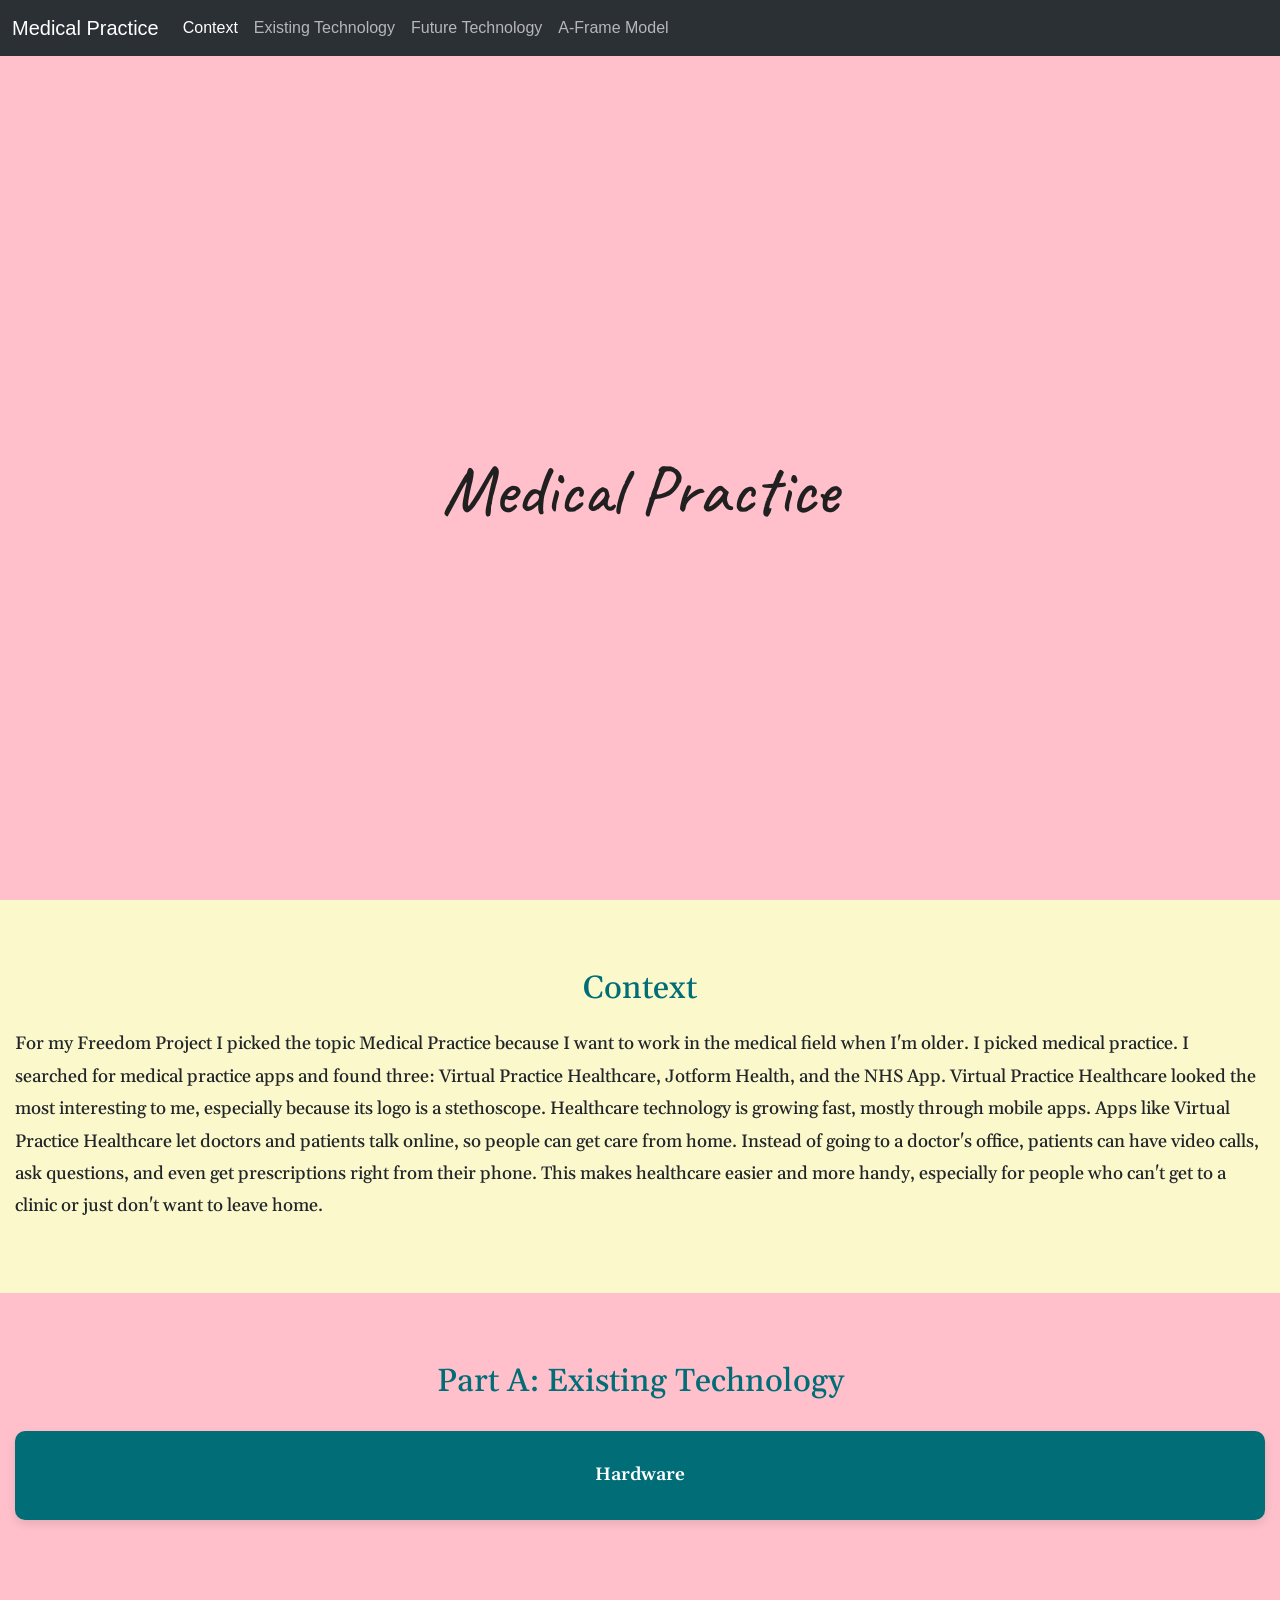
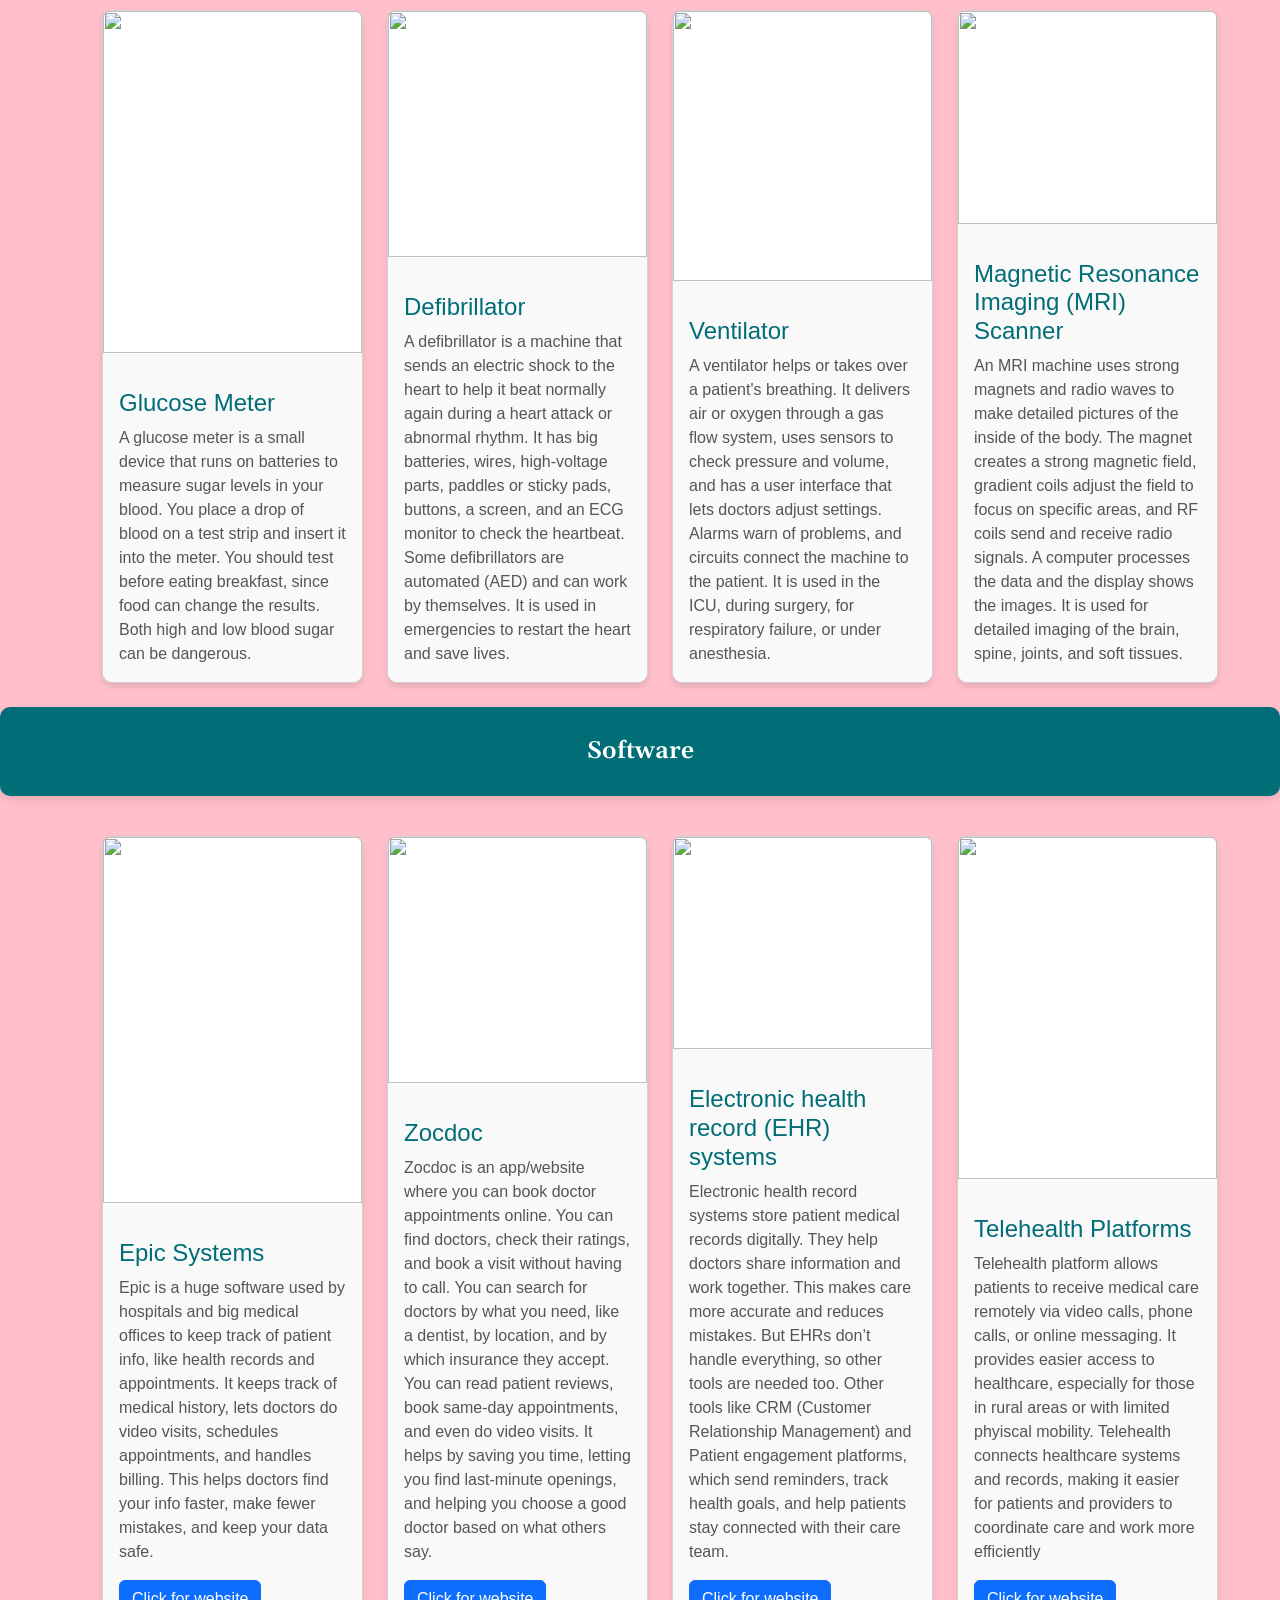
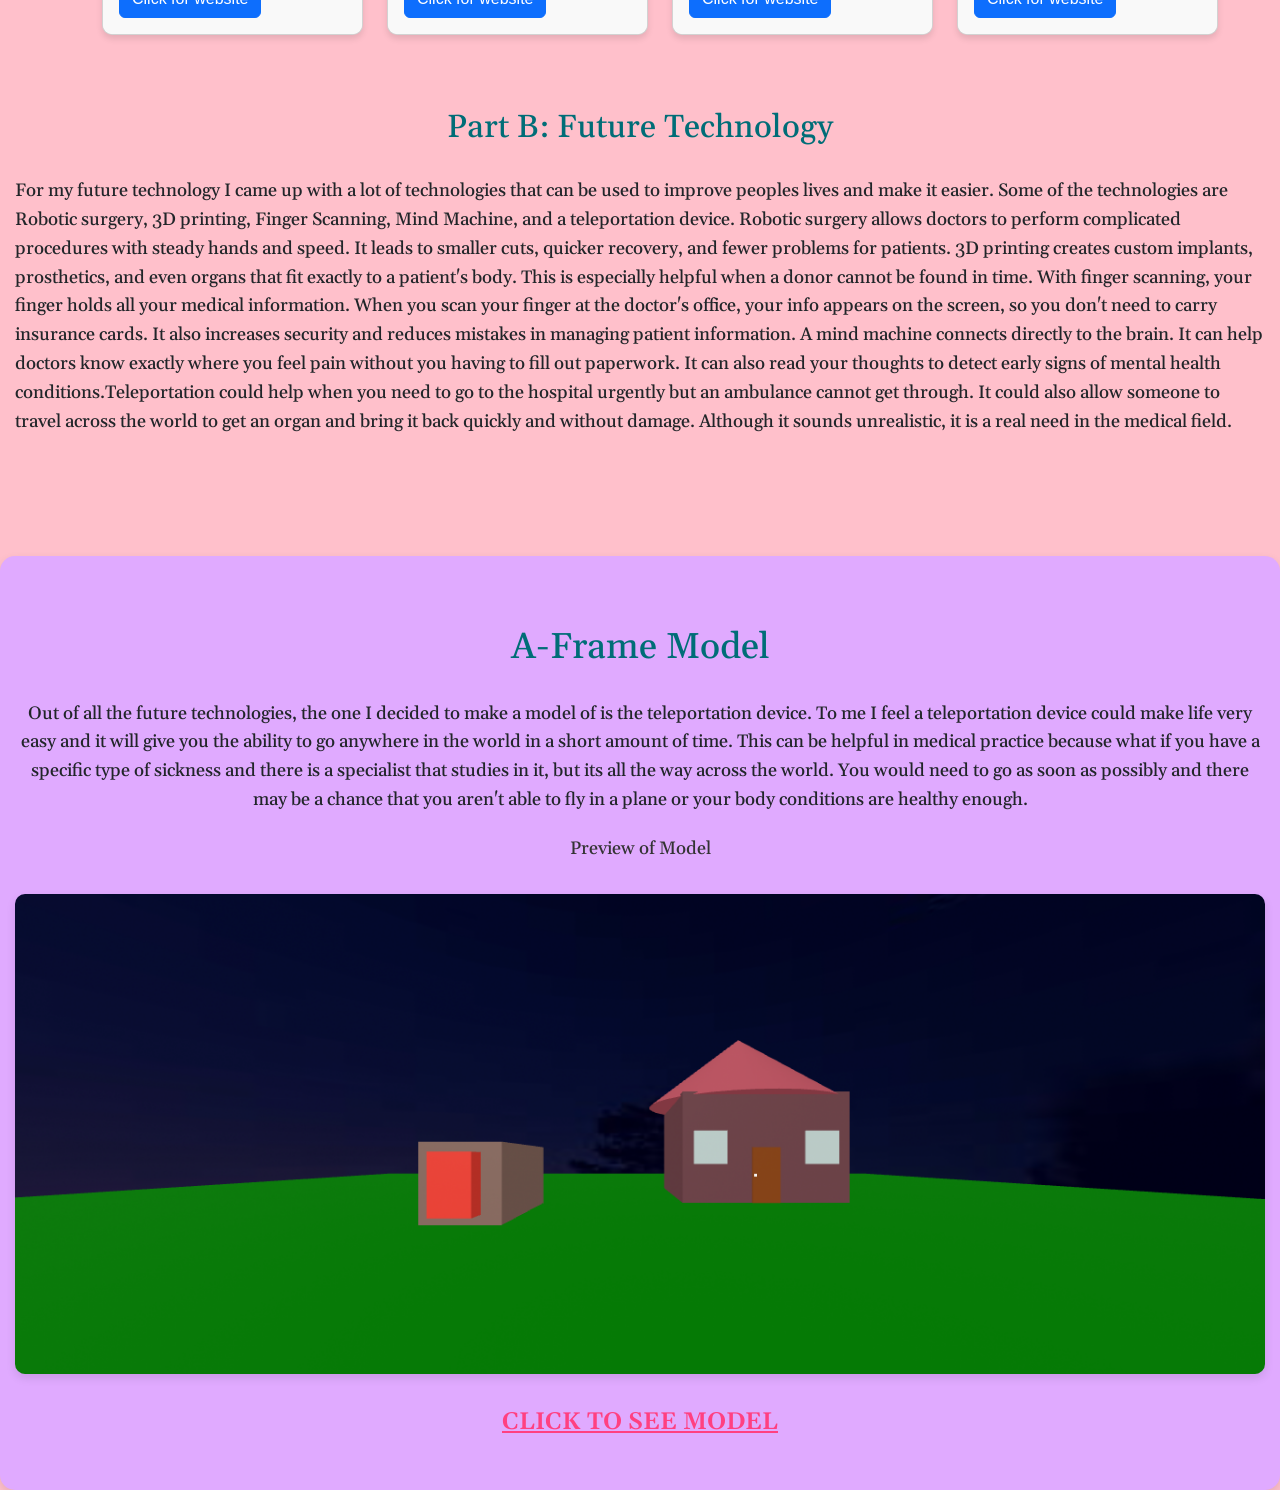
==== index.html @ 6113643c "btn" ====
<!DOCTYPE html>
<html>
    <head>
        <!-- Required meta tags -->
        <meta charset="utf-8">
        <meta name="viewport" content="width=device-width, initial-scale=1">
        <script src="https://aframe.io/releases/1.7.1/aframe.min.js"></script>
        <link rel="preconnect" href="https://fonts.googleapis.com">
        <link rel="preconnect" href="https://fonts.gstatic.com" crossorigin>
        <link href="https://fonts.googleapis.com/css2?family=Caveat:wght@400..700&family=Gelasio:ital,wght@0,400..700;1,400..700&display=swap" rel="stylesheet">
        <link href="https://cdn.jsdelivr.net/npm/bootstrap@5.3.0-alpha1/dist/css/bootstrap.min.css" rel="stylesheet" />
        <link href="style.css" rel="stylesheet" type="text/css" />
        <style>
            /* CSS */

        </style>

        <title>Title</title>
    </head>
    <body>
        <!-- HTML -->
        <nav class="navbar bg-dark border-bottom border-body" data-bs-theme="dark">
            <nav class="navbar navbar-expand-lg bg-body-tertiary">
                <div class="container-fluid">
                    <a class="navbar-brand" href="#home">Medical Practice</a>
                    <button class="navbar-toggler" type="button" data-bs-toggle="collapse" data-bs-target="#navbarNavAltMarkup" aria-controls="navbarNavAltMarkup" aria-expanded="false" aria-label="Toggle navigation">
                    <span class="navbar-toggler-icon"></span>
                    </button>
                    <div class="collapse navbar-collapse" id="navbarNavAltMarkup">
                        <div class="navbar-nav">
                            <a class="nav-link active" aria-current="page" href="#context">Context</a>
                            <a class="nav-link" href="#part-a">Existing Technology</a>
                            <a class="nav-link" href="#part-b">Future Technology</a>
                            <a class="nav-link" href="#aframe-model">A-Frame Model</a>
                        </div>
                    </div>
                </div>
            </nav>
        </nav>

        <div id="home">
            <div class="med">
                <h1 class="main-title">Medical Practice</h1>
            </div>
        </div>

        <div id="context">
            <div class="cont">
                <h3>Context</h3>
                <h4>For my Freedom Project I picked the topic Medical Practice because I want to work in the medical field when I'm older. I picked medical practice. I searched for medical practice apps and found three: Virtual Practice Healthcare, Jotform Health, and the NHS App. Virtual Practice Healthcare looked the most interesting to me, especially because its logo is a stethoscope. Healthcare technology is growing fast, mostly through mobile apps. Apps like Virtual Practice Healthcare let doctors and patients talk online, so people can get care from home. Instead of going to a doctor's office, patients can have video calls, ask questions, and even get prescriptions right from their phone. This makes healthcare easier and more handy, especially for people who can't get to a clinic or just don't want to leave home. </h4>
            </div>
        </div>

        <div id="part-a">
            <h3>Part A: Existing Technology</h3>
            <div class="ware">
                <h4>Hardware</h4>
            </div>
        </div>

        <div class="container">
            <div class="row">
                <!-- Card 1 -->
                <div class="col-lg-3 col-md-6 col-sm-12 mb-4">
                    <div class="card" style="width: 100%;">
                        <img src="https://i1.pickpik.com/photos/827/481/162/diabetes-glucose-meter-glucose-meter-preview.jpg" class="card-img-top" width="300" height="200">
                        <div class="card-body">
                            <h5 class="card-title">Glucose Meter</h5>
                            <p class="card-text">A glucose meter is a small device that runs on batteries to measure sugar levels in your blood. You place a drop of blood on a test strip and insert it into the meter. You should test before eating breakfast, since food can change the results. Both high and low blood sugar can be dangerous. </p>
                        </div>
                    </div>
                </div>

                <!-- Card 2 -->
                <div class="col-lg-3 col-md-6 col-sm-12 mb-4">
                    <div class="card" style="width: 100%;">
                        <img src="https://encrypted-tbn0.gstatic.com/images?q=tbn:ANd9GcSj7HNxZSJanlWPucz9Oz47Jwb4kHg80PTHHA&s" class="card-img-top" width="300" height="200">
                        <div class="card-body">
                            <h5 class="card-title">Defibrillator</h5>
                            <p class="card-text">A defibrillator is a machine that sends an electric shock to the heart to help it beat normally again during a heart attack or abnormal rhythm. It has big batteries, wires, high-voltage parts, paddles or sticky pads, buttons, a screen, and an ECG monitor to check the heartbeat. Some defibrillators are automated (AED) and can work by themselves. It is used in emergencies to restart the heart and save lives.</p>
                        </div>
                    </div>
                </div>

                <!-- Card 3 -->
                <div class="col-lg-3 col-md-6 col-sm-12 mb-4">
                    <div class="card" style="width: 100%;">
                        <img src="https://upload.wikimedia.org/wikipedia/commons/3/31/Servo_I_Ventilator.jpg" class="card-img-top" width="300" height="200">
                        <div class="card-body">
                            <h5 class="card-title">Ventilator</h5>
                            <p class="card-text">A ventilator helps or takes over a patient's breathing. It delivers air or oxygen through a gas flow system, uses sensors to check pressure and volume, and has a user interface that lets doctors adjust settings. Alarms warn of problems, and circuits connect the machine to the patient. It is used in the ICU, during surgery, for respiratory failure, or under anesthesia. </p>
                        </div>
                    </div>
                </div>

                <!-- Card 4 -->
                <div class="col-lg-3 col-md-6 col-sm-12 mb-4">
                    <div class="card" style="width: 100%;">
                        <img src="https://upload.wikimedia.org/wikipedia/commons/e/ee/MRI-Philips.JPG" class="card-img-top" width="300" height="200">
                        <div class="card-body">
                            <h5 class="card-title">Magnetic Resonance Imaging (MRI) Scanner</h5>
                            <p class="card-text">An MRI machine uses strong magnets and radio waves to make detailed pictures of the inside of the body. The magnet creates a strong magnetic field, gradient coils adjust the field to focus on specific areas, and RF coils send and receive radio signals. A computer processes the data and the display shows the images. It is used for detailed imaging of the brain, spine, joints, and soft tissues.</p>
                        </div>
                    </div>
                </div>
            </div>
        </div>

        <div class="ware">
            <h4>Software</h4>
        </div>

        <div class="container">
            <div class="row">
                <div class="col-lg-3 col-md-6 col-sm-12 mb-4">
                    <div class="card" style="width: 100%;">
                        <img src="https://www.orientsoftware.com/Themes/Content/Images/blog/2024-07-24/epic-emr-system-thumbnail.jpg" class="card-img-top" width="300" height="200">
                        <div class="card-body">
                            <h5 class="card-title">Epic Systems</h5>
                            <p class="card-text">Epic is a huge software used by hospitals and big medical offices to keep track of patient info, like health records and appointments.  It keeps track of medical history, lets doctors do video visits, schedules appointments, and handles billing. This helps doctors find your info faster, make fewer mistakes, and keep your data safe.</p>
                            <a href="https://www.epic.com/" class="btn btn-primary">Click for website</a>
                        </div>
                    </div>
                </div>

                <div class="col-lg-3 col-md-6 col-sm-12 mb-4">
                    <div class="card" style="width: 100%;">
                        <img src="https://m.bbb.org/prod/ProfileImages/2022/c41271cd-fcca-4e6d-9015-26272af3a847.png" class="card-img-top" width="300" height="200">
                        <div class="card-body">
                            <h5 class="card-title">Zocdoc</h5>
                            <p class="card-text">Zocdoc is an app/website where you can book doctor appointments online. You can find doctors, check their ratings, and book a visit without having to call. You can search for doctors by what you need, like a dentist, by location, and by which insurance they accept. You can read patient reviews, book same-day appointments, and even do video visits. It helps by saving you time, letting you find last-minute openings, and helping you choose a good doctor based on what others say.</p>
                            <a href="https://www.zocdoc.com/" class="btn btn-primary">Click for website</a>
                        </div>
                    </div>
                </div>

                <div class="col-lg-3 col-md-6 col-sm-12 mb-4">
                    <div class="card" style="width: 100%;">
                        <img src="https://riveraxe.com/wp-content/uploads/2024/07/electronic-health-record-reviews-1200x676.png" class="card-img-top" width="300" height="200">
                        <div class="card-body">
                            <h5 class="card-title">Electronic health record (EHR) systems</h5>
                            <p class="card-text">Electronic health record systems store patient medical records digitally. They help doctors share information and work together. This makes care more accurate and reduces mistakes. But EHRs don’t handle everything, so other tools are needed too. Other tools like CRM (Customer Relationship Management) and Patient engagement platforms, which send reminders, track health goals, and help patients stay connected with their care team.</p>
                            <a href="https://www.salesforce.com/healthcare/providers/ehr-systems-guide/" class="btn btn-primary">Click for website</a>
                        </div>
                    </div>
                </div>

                <div class="col-lg-3 col-md-6 col-sm-12 mb-4">
                    <div class="card" style="width: 100%;">
                        <img src="https://mend.com/wp-content/uploads/2024/03/GettyImages-1319790153.jpg" class="card-img-top" width="300" height="200">
                        <div class="card-body">
                            <h5 class="card-title">Telehealth Platforms</h5>
                            <p class="card-text">Telehealth platform allows patients to receive medical care remotely via video calls, phone calls, or online messaging. It provides easier access to healthcare, especially for those in rural areas or with limited phyiscal mobility. Telehealth connects healthcare systems and records, making it easier for patients and providers to coordinate care and work more efficiently</p>
                            <a href="https://digitalscientists.com/blog/benefits-of-telehealth-providers-patients/" class="btn btn-primary">Click for website</a>
                        </div>
                    </div>
                </div>
            </div>
        </div>

        <div id="part-b">
            <h3>Part B: Future Technology</h3>
            <h4>For my future technology I came up with a lot of technologies that can be used to improve peoples lives and make it easier. Some of the technologies are Robotic surgery, 3D printing, Finger Scanning, Mind Machine, and a teleportation device. Robotic surgery allows doctors to perform complicated procedures with steady hands and speed. It leads to smaller cuts, quicker recovery, and fewer problems for patients. 3D printing creates custom implants, prosthetics, and even organs that fit exactly to a patient's body. This is especially helpful when a donor cannot be found in time. With finger scanning, your finger holds all your medical information. When you scan your finger at the doctor's office, your info appears on the screen, so you don't need to carry insurance cards. It also increases security and reduces mistakes in managing patient information. A mind machine connects directly to the brain. It can help doctors know exactly where you feel pain without you having to fill out paperwork. It can also read your thoughts to detect early signs of mental health conditions.Teleportation could help when you need to go to the hospital urgently but an ambulance cannot get through. It could also allow someone to travel across the world to get an organ and bring it back quickly and without damage. Although it sounds unrealistic, it is a real need in the medical field. </h4>
        </div>

        <div id="aframe-model">
            <div class= "aframe">
                <h3>A-Frame Model</h3>
            </div>
            <h4>Out of all the future technologies, the one I decided to make a model of is the teleportation device. To me I feel a teleportation device could make life very easy and it will give you the ability to go anywhere in the world in a short amount of time. This can be helpful in medical practice because what if you have a specific type of sickness and there is a specialist that studies in it, but its all the way across the world. You would need to go as soon as possibly and there may be a chance that you aren't able to fly in a plane or your body conditions are healthy enough. </h4>
            <div class= "frame">
                <h4>Preview of Model</h4>
            </div>
                <img src="prep/aframe.png" >
                <a href="teleportation.html">CLICK TO SEE MODEL</a>
        </div>


        <script src="https://cdn.jsdelivr.net/npm/bootstrap@5.3.0-alpha1/dist/js/bootstrap.bundle.min.js"></script>
        <!-- <script src="script.js"></script> -->
        <script>
            // JS



        </script>
    </body>
</html>
---- style.css ----
h1 {
    text-align: center;
    margin: 20px 0;
    font-weight: 500;
}

h2 {
    text-align: center;
    margin: 20px 0;
    font-weight: 500;
}

h3 {
    text-align: center;
    margin: 20px 0;
    font-weight: 500;
}

h4 {
    margin: 20px 0;
    font-weight: 500;
}

h5 {
    margin: 20px 0;
    font-weight: 500;
}

body {
    font-family: 'Arial', sans-serif;
    margin: 0;
    padding: 0;
    background-color: pink;
}

.med {
    background: url('https://c3mdc.com/wp-content/uploads/2020/12/medical-device-investment-1024x683.jpg') no-repeat center center/cover;
    height: 100vh;
    display: flex;
    flex-direction: column;
    justify-content: center;
    text-align: center;
    padding-top: 80px;
    color: #202020;
}

.main-title {
    font-size: 48px;
    margin: 0;
    font-family: "Caveat", cursive;
    font-size: 70px;
}

.navbar {
    position: fixed;
    top: 0;
    left: 0;
    width: 100%;
    z-index: 1000;
}

#context {
    padding: 50px 15px;
    background-color: #fbf8cc;
    font-family: "Gelasio", serif;
}

#context h3 {
    font-size: 32px;
    color: #006d77;
}

#context h4 {
    font-size: 18px;
    line-height: 1.8;
}

.card {
    border-radius: 10px;
    box-shadow: 0 4px 6px rgba(0, 0, 0, 0.1);
    transition: transform 0.3s ease, box-shadow 0.3s ease;
    flex-direction: column;
    height: 100%;
    flex: 1;
    margin: 20px;
}

.card:hover {
    transform: translateY(-10px);
    box-shadow: 0 8px 15px rgba(0, 0, 0, 0.2);
}


.card-img-top {
    width: 100%;
    height: 100%;
    object-fit: cover;

}

.card-body {
    background-color: #f9f9f9;
    border-bottom-left-radius: 10px;
    border-bottom-right-radius: 10px;
}

.card-title {
    font-size: 24px;
    color: #006d77;
}

.card-text {
    font-size: 16px;
    color: #555;
}

#part-a, #part-b {
    padding: 50px 15px;
    font-family: "Gelasio", serif;

}

#part-a h3, #part-b h3 {
    font-size: 32px;
    color: #006d77;
    margin-bottom: 30px;
}

#part-a h4, #part-b h4 {
   font-size: 18px;
   line-height: 1.6;
}


@media (max-width: 768px) {
    .card {
        margin: 10px 0;
    }
    .card-img-top {
        width: 100%;
    }
}

#aframe-model {
    background-color: #e0aaff;
    padding: 50px 15px;
    border-radius: 15px;
    margin-top: 50px;
    text-align: center;
    box-shadow: 0 4px 10px rgba(0, 0, 0, 0.1);
    font-family: "Gelasio", serif;
}

#aframe-model h3 {
    font-size: 36px;
    color: #006d77;
    margin-bottom: 30px;
}

.frame h4 {
    font-size: 20px;
    color: #333;
    line-height: 1.6;
    margin-bottom: 30px;
}

#aframe-model img {
    max-width: 100%;
    height: auto;
    border-radius: 10px;
    box-shadow: 0 4px 10px rgba(0, 0, 0, 0.1);
    margin-bottom: 30px;
}

#aframe-model a {
    color: #ff4081;
    font-size: 24px;
    font-weight: 600;
    padding: 10px 20px;
    border-radius: 5px;
}

#aframe-model a:hover {
    background-color: #ff4081;
    color: #fff;
}

#aframe-model h4 {
    font-size: 18px;
    line-height: 1.6;
}

.ware {
    background-color: #006d77;
    padding: 30px 15px;
    margin: 20px 0;
    border-radius: 10px;
    color: white;
    box-shadow: 0 4px 10px rgba(0, 0, 0, 0.1);
    text-align: center;
}

.ware h4 {
    font-size: 24px;
    font-weight: 600;
    color: white;
    margin: 0;
    font-family: "Gelasio", serif;
}

#btn {
    padding: 10px 20px;
    font-size: 18px;
    font-weight: bold;
    border-radius: 5px;
    background-color: green;
    color: white;
    text-align: center;


}

#btn:hover {
    background-color: #ff4081;
    color: white;
}
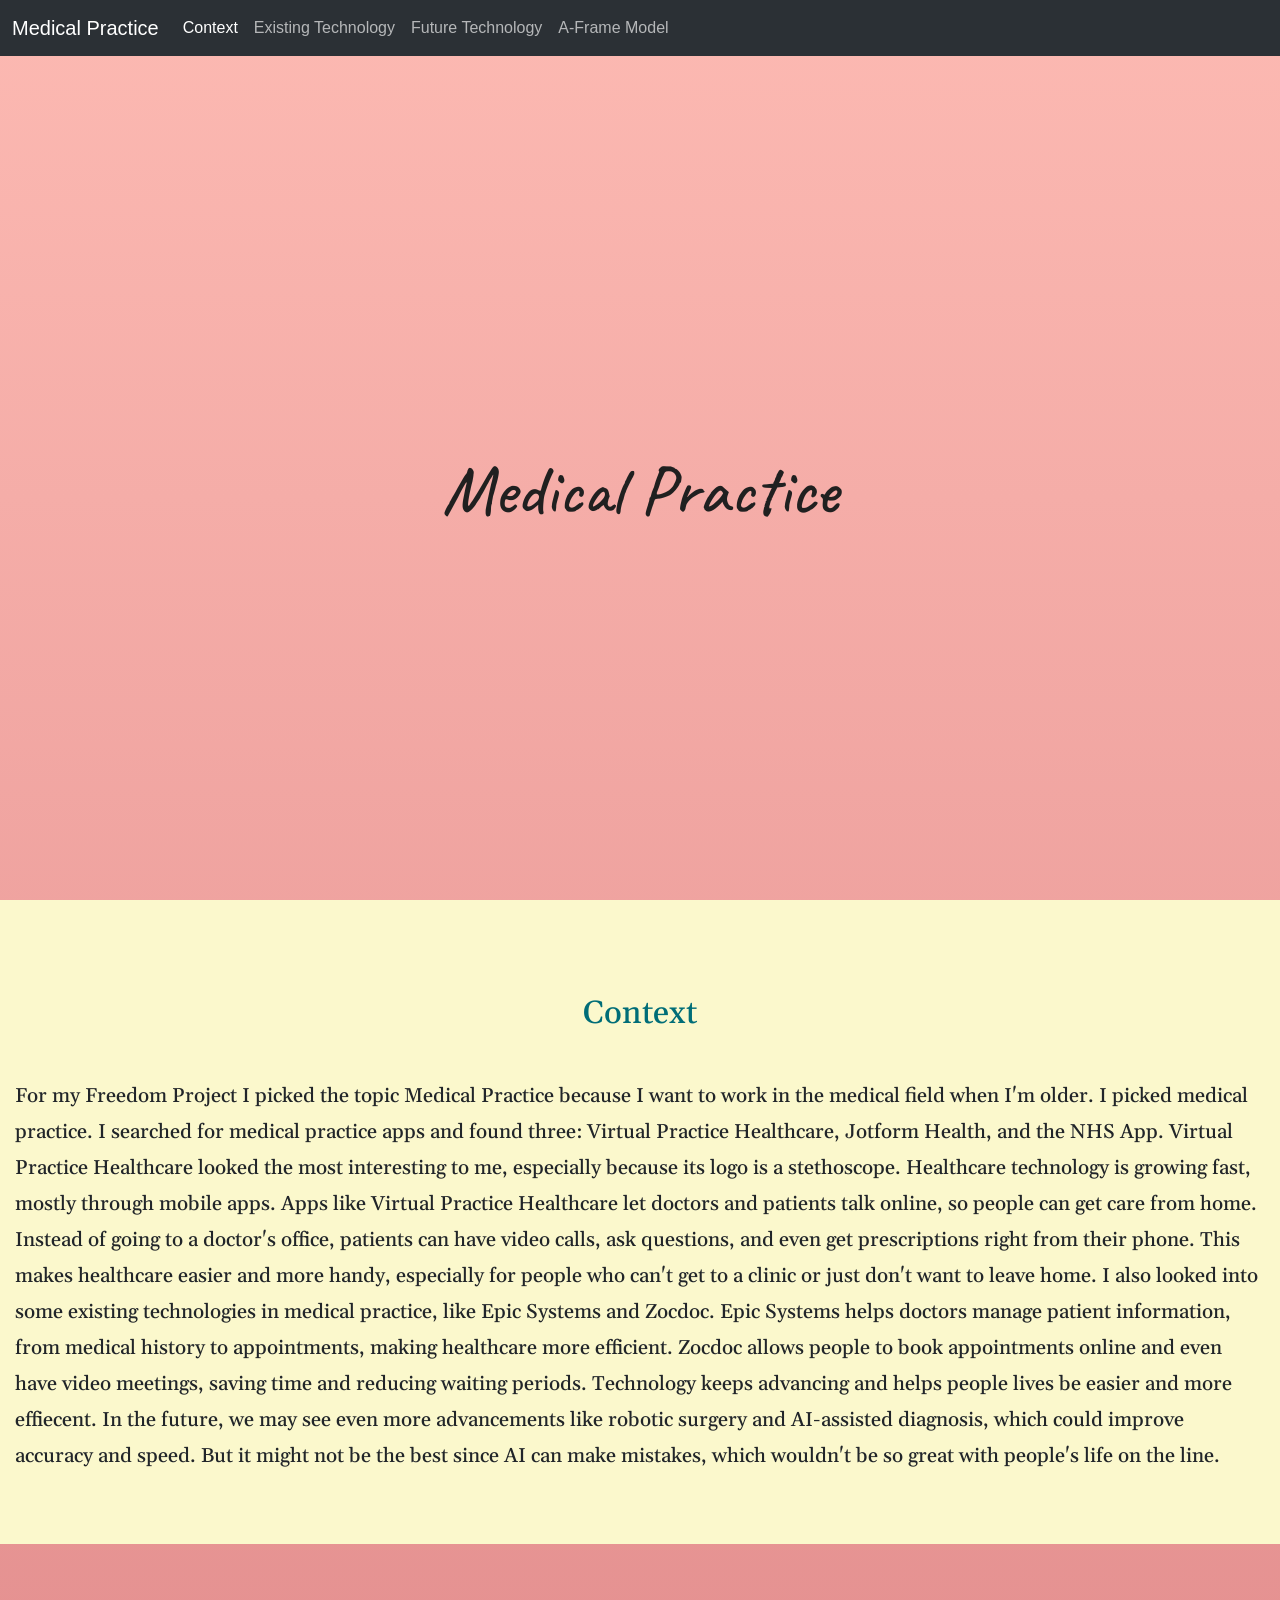
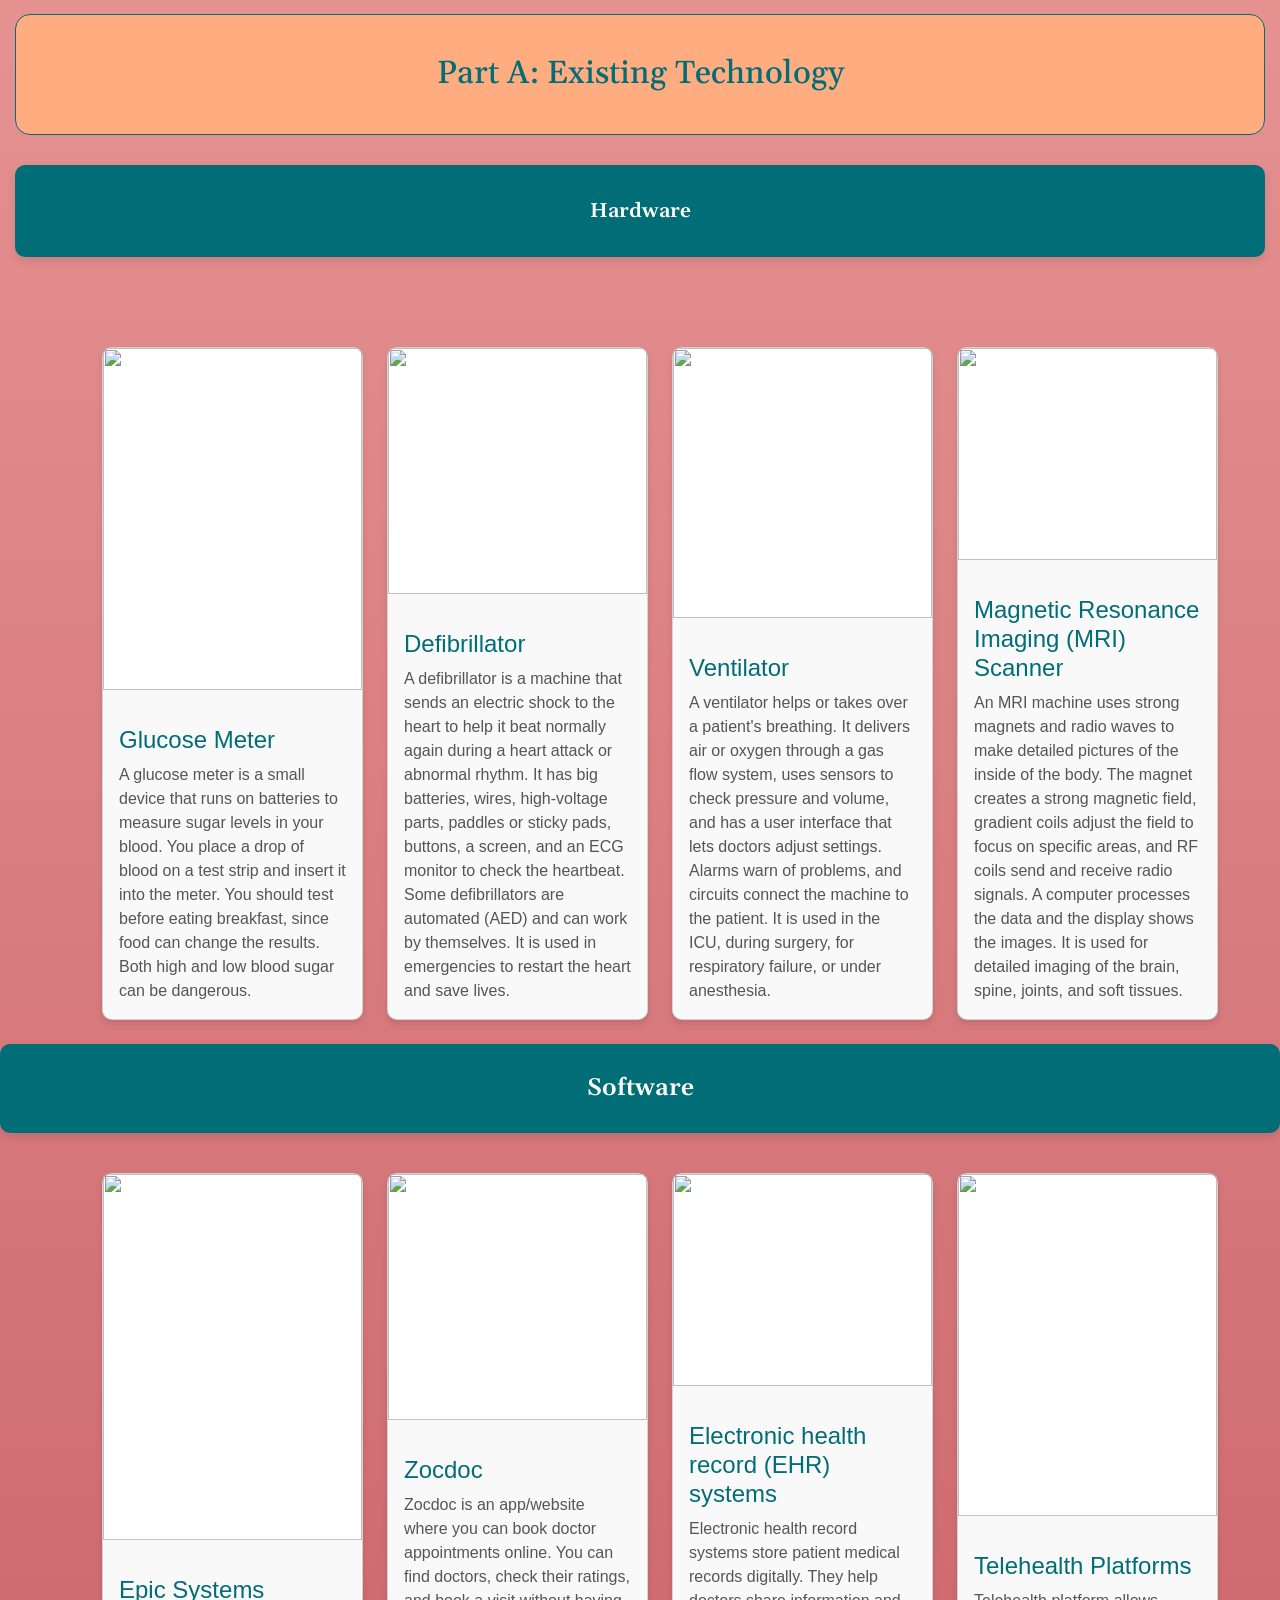
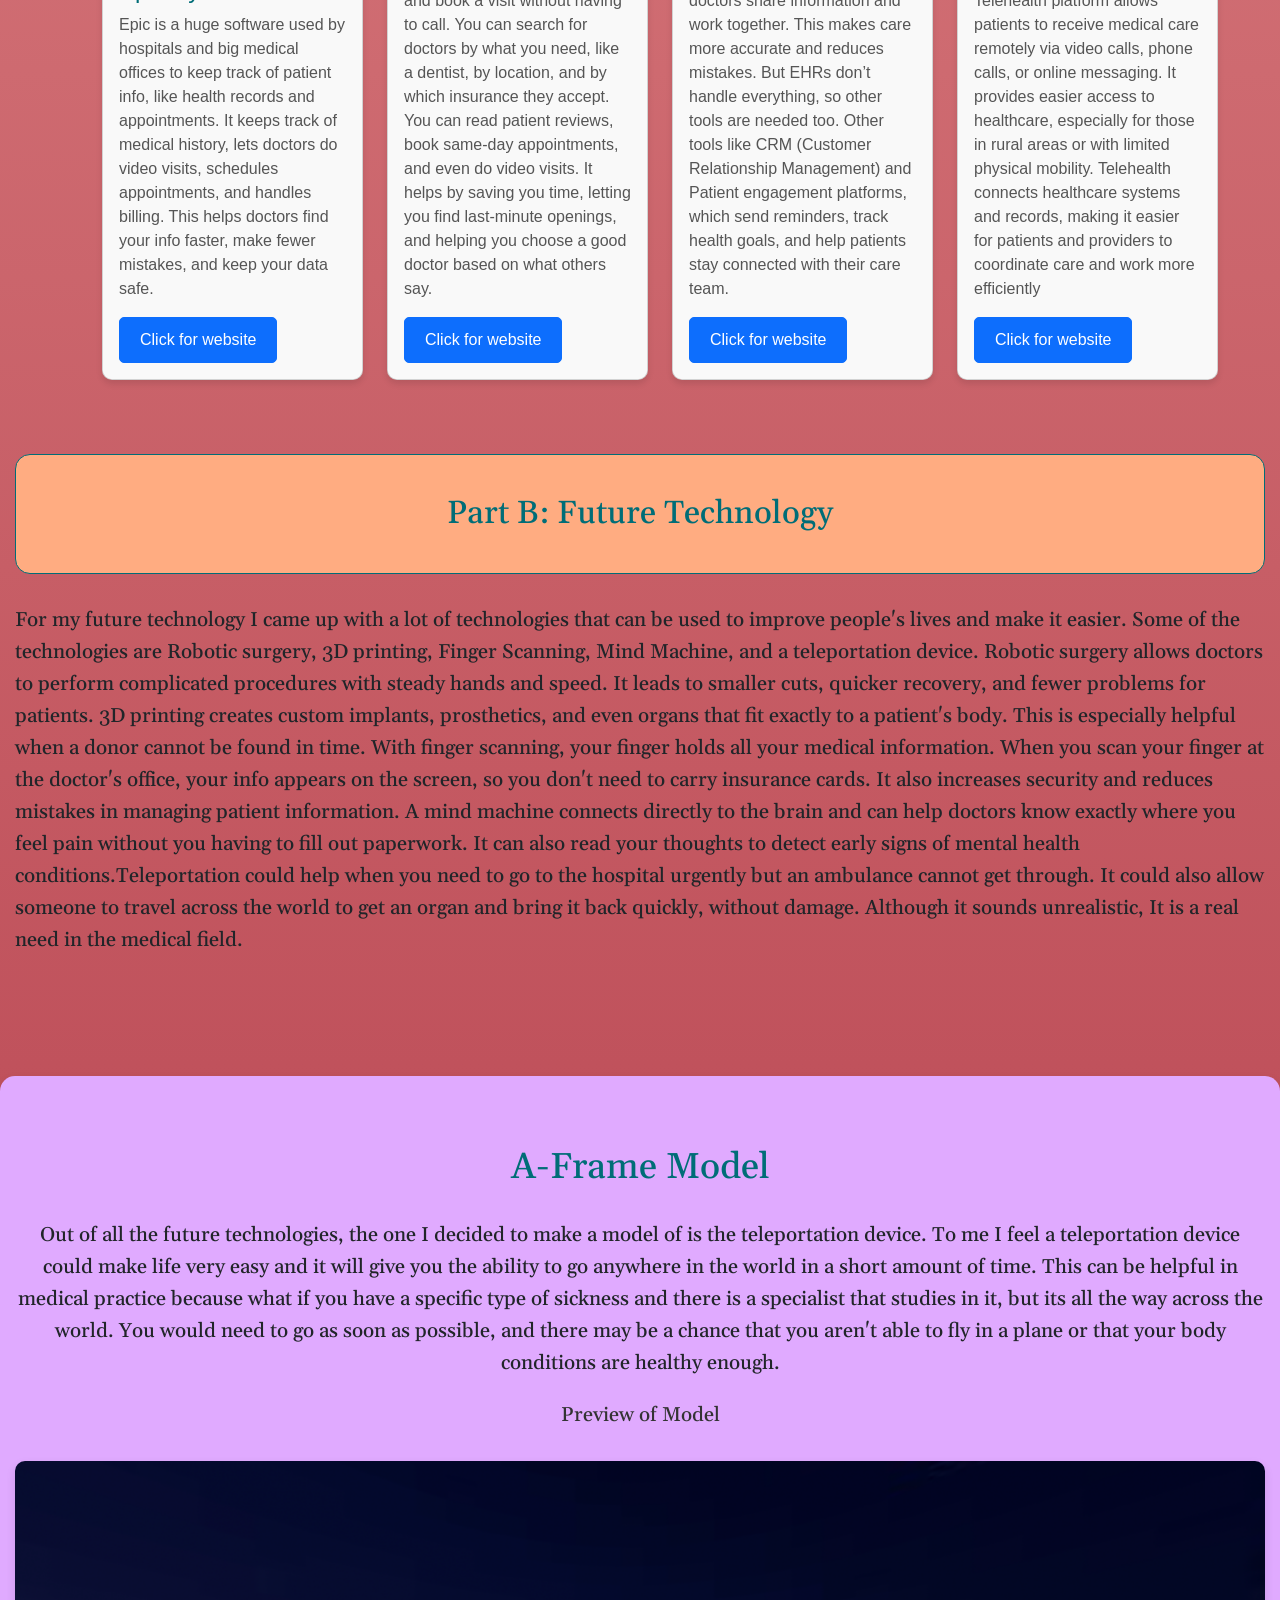
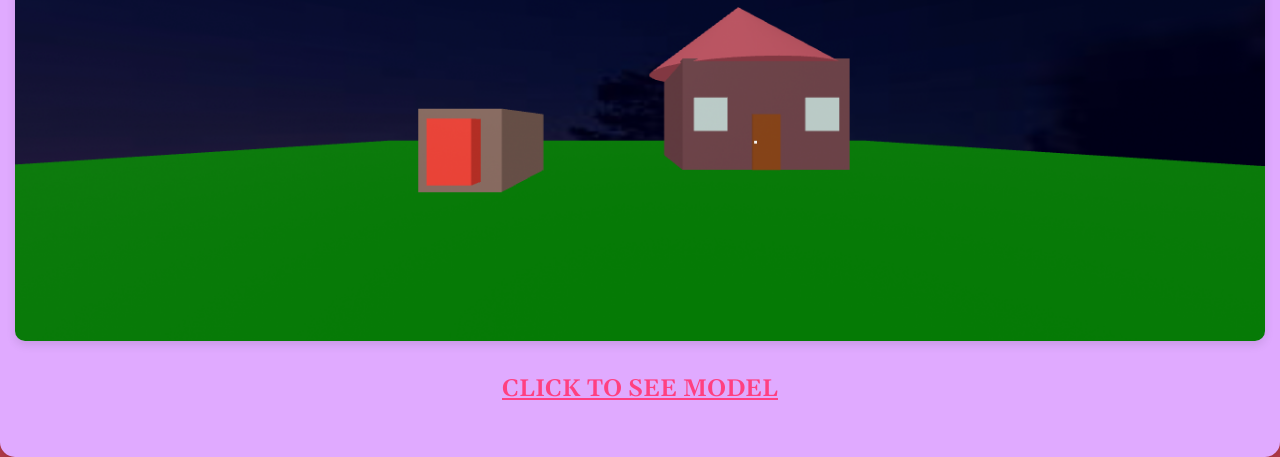
==== commit a01eebcb: "spelling and grammer" ====
--- a/index.html
+++ b/index.html
@@ -47,7 +47,7 @@
         <div id="context">
             <div class="cont">
                 <h3>Context</h3>
-                <h4>For my Freedom Project I picked the topic Medical Practice because I want to work in the medical field when I'm older. I picked medical practice. I searched for medical practice apps and found three: Virtual Practice Healthcare, Jotform Health, and the NHS App. Virtual Practice Healthcare looked the most interesting to me, especially because its logo is a stethoscope. Healthcare technology is growing fast, mostly through mobile apps. Apps like Virtual Practice Healthcare let doctors and patients talk online, so people can get care from home. Instead of going to a doctor's office, patients can have video calls, ask questions, and even get prescriptions right from their phone. This makes healthcare easier and more handy, especially for people who can't get to a clinic or just don't want to leave home. </h4>
+                <h4>For my Freedom Project I picked the topic Medical Practice because I want to work in the medical field when I'm older. I picked medical practice. I searched for medical practice apps and found three: Virtual Practice Healthcare, Jotform Health, and the NHS App. Virtual Practice Healthcare looked the most interesting to me, especially because its logo is a stethoscope. Healthcare technology is growing fast, mostly through mobile apps. Apps like Virtual Practice Healthcare let doctors and patients talk online, so people can get care from home. Instead of going to a doctor's office, patients can have video calls, ask questions, and even get prescriptions right from their phone. This makes healthcare easier and more handy, especially for people who can't get to a clinic or just don't want to leave home. I also looked into some existing technologies in medical practice, like Epic Systems and Zocdoc. Epic Systems helps doctors manage patient information, from medical history to appointments, making healthcare more efficient. Zocdoc allows people to book appointments online and even have video meetings, saving time and reducing waiting periods. Technology keeps advancing and helps people lives be easier and more effiecent. In the future, we may see even more advancements like robotic surgery and AI-assisted diagnosis, which could improve accuracy and speed. But it might not be the best since AI can make mistakes, which wouldn't be so great with people's life on the line. </h4>
             </div>
         </div>
 
@@ -150,7 +150,7 @@
                         <img src="https://mend.com/wp-content/uploads/2024/03/GettyImages-1319790153.jpg" class="card-img-top" width="300" height="200">
                         <div class="card-body">
                             <h5 class="card-title">Telehealth Platforms</h5>
-                            <p class="card-text">Telehealth platform allows patients to receive medical care remotely via video calls, phone calls, or online messaging. It provides easier access to healthcare, especially for those in rural areas or with limited phyiscal mobility. Telehealth connects healthcare systems and records, making it easier for patients and providers to coordinate care and work more efficiently</p>
+                            <p class="card-text">Telehealth platform allows patients to receive medical care remotely via video calls, phone calls, or online messaging. It provides easier access to healthcare, especially for those in rural areas or with limited physical mobility. Telehealth connects healthcare systems and records, making it easier for patients and providers to coordinate care and work more efficiently</p>
                             <a href="https://digitalscientists.com/blog/benefits-of-telehealth-providers-patients/" class="btn btn-primary">Click for website</a>
                         </div>
                     </div>
@@ -160,14 +160,14 @@
 
         <div id="part-b">
             <h3>Part B: Future Technology</h3>
-            <h4>For my future technology I came up with a lot of technologies that can be used to improve peoples lives and make it easier. Some of the technologies are Robotic surgery, 3D printing, Finger Scanning, Mind Machine, and a teleportation device. Robotic surgery allows doctors to perform complicated procedures with steady hands and speed. It leads to smaller cuts, quicker recovery, and fewer problems for patients. 3D printing creates custom implants, prosthetics, and even organs that fit exactly to a patient's body. This is especially helpful when a donor cannot be found in time. With finger scanning, your finger holds all your medical information. When you scan your finger at the doctor's office, your info appears on the screen, so you don't need to carry insurance cards. It also increases security and reduces mistakes in managing patient information. A mind machine connects directly to the brain. It can help doctors know exactly where you feel pain without you having to fill out paperwork. It can also read your thoughts to detect early signs of mental health conditions.Teleportation could help when you need to go to the hospital urgently but an ambulance cannot get through. It could also allow someone to travel across the world to get an organ and bring it back quickly and without damage. Although it sounds unrealistic, it is a real need in the medical field. </h4>
+            <h4>For my future technology I came up with a lot of technologies that can be used to improve people's lives and make it easier. Some of the technologies are Robotic surgery, 3D printing, Finger Scanning, Mind Machine, and a teleportation device. Robotic surgery allows doctors to perform complicated procedures with steady hands and speed. It leads to smaller cuts, quicker recovery, and fewer problems for patients. 3D printing creates custom implants, prosthetics, and even organs that fit exactly to a patient's body. This is especially helpful when a donor cannot be found in time. With finger scanning, your finger holds all your medical information. When you scan your finger at the doctor's office, your info appears on the screen, so you don't need to carry insurance cards. It also increases security and reduces mistakes in managing patient information. A mind machine connects directly to the brain and can help doctors know exactly where you feel pain without you having to fill out paperwork. It can also read your thoughts to detect early signs of mental health conditions.Teleportation could help when you need to go to the hospital urgently but an ambulance cannot get through. It could also allow someone to travel across the world to get an organ and bring it back quickly, without damage. Although it sounds unrealistic, It is a real need in the medical field. </h4>
         </div>
 
         <div id="aframe-model">
             <div class= "aframe">
                 <h3>A-Frame Model</h3>
             </div>
-            <h4>Out of all the future technologies, the one I decided to make a model of is the teleportation device. To me I feel a teleportation device could make life very easy and it will give you the ability to go anywhere in the world in a short amount of time. This can be helpful in medical practice because what if you have a specific type of sickness and there is a specialist that studies in it, but its all the way across the world. You would need to go as soon as possibly and there may be a chance that you aren't able to fly in a plane or your body conditions are healthy enough. </h4>
+            <h4>Out of all the future technologies, the one I decided to make a model of is the teleportation device. To me I feel a teleportation device could make life very easy and it will give you the ability to go anywhere in the world in a short amount of time. This can be helpful in medical practice because what if you have a specific type of sickness and there is a specialist that studies in it, but its all the way across the world. You would need to go as soon as possible, and there may be a chance that you aren't able to fly in a plane or that your body conditions are healthy enough. </h4>
             <div class= "frame">
                 <h4>Preview of Model</h4>
             </div>
--- a/style.css
+++ b/style.css
@@ -30,7 +30,7 @@
     font-family: 'Arial', sans-serif;
     margin: 0;
     padding: 0;
-    background-color: pink;
+    background:linear-gradient(to bottom, #fcb9b2, #b23a48) ;
 }
 
 .med {
@@ -68,10 +68,11 @@
 #context h3 {
     font-size: 32px;
     color: #006d77;
+    padding: 25px;
 }
 
 #context h4 {
-    font-size: 18px;
+    font-size: 20px;
     line-height: 1.8;
 }
 
@@ -124,10 +125,14 @@
     font-size: 32px;
     color: #006d77;
     margin-bottom: 30px;
+    background-color: #FFAC81;
+    padding: 40px;
+    border: 1px solid;
+    border-radius: 15px;
 }
 
 #part-a h4, #part-b h4 {
-   font-size: 18px;
+   font-size: 20px;
    line-height: 1.6;
 }
 
@@ -186,7 +191,7 @@
 }
 
 #aframe-model h4 {
-    font-size: 18px;
+    font-size: 20px;
     line-height: 1.6;
 }
 
@@ -208,19 +213,13 @@
     font-family: "Gelasio", serif;
 }
 
-#btn {
+.btn-primary {
+    color: #fff;
     padding: 10px 20px;
-    font-size: 18px;
-    font-weight: bold;
     border-radius: 5px;
-    background-color: green;
-    color: white;
-    text-align: center;
-
-
-}
-
-#btn:hover {
-    background-color: #ff4081;
-    color: white;
-}
+}
+
+.btn-primary:hover {
+    background-color: #e3376d;
+    color: black;
+}
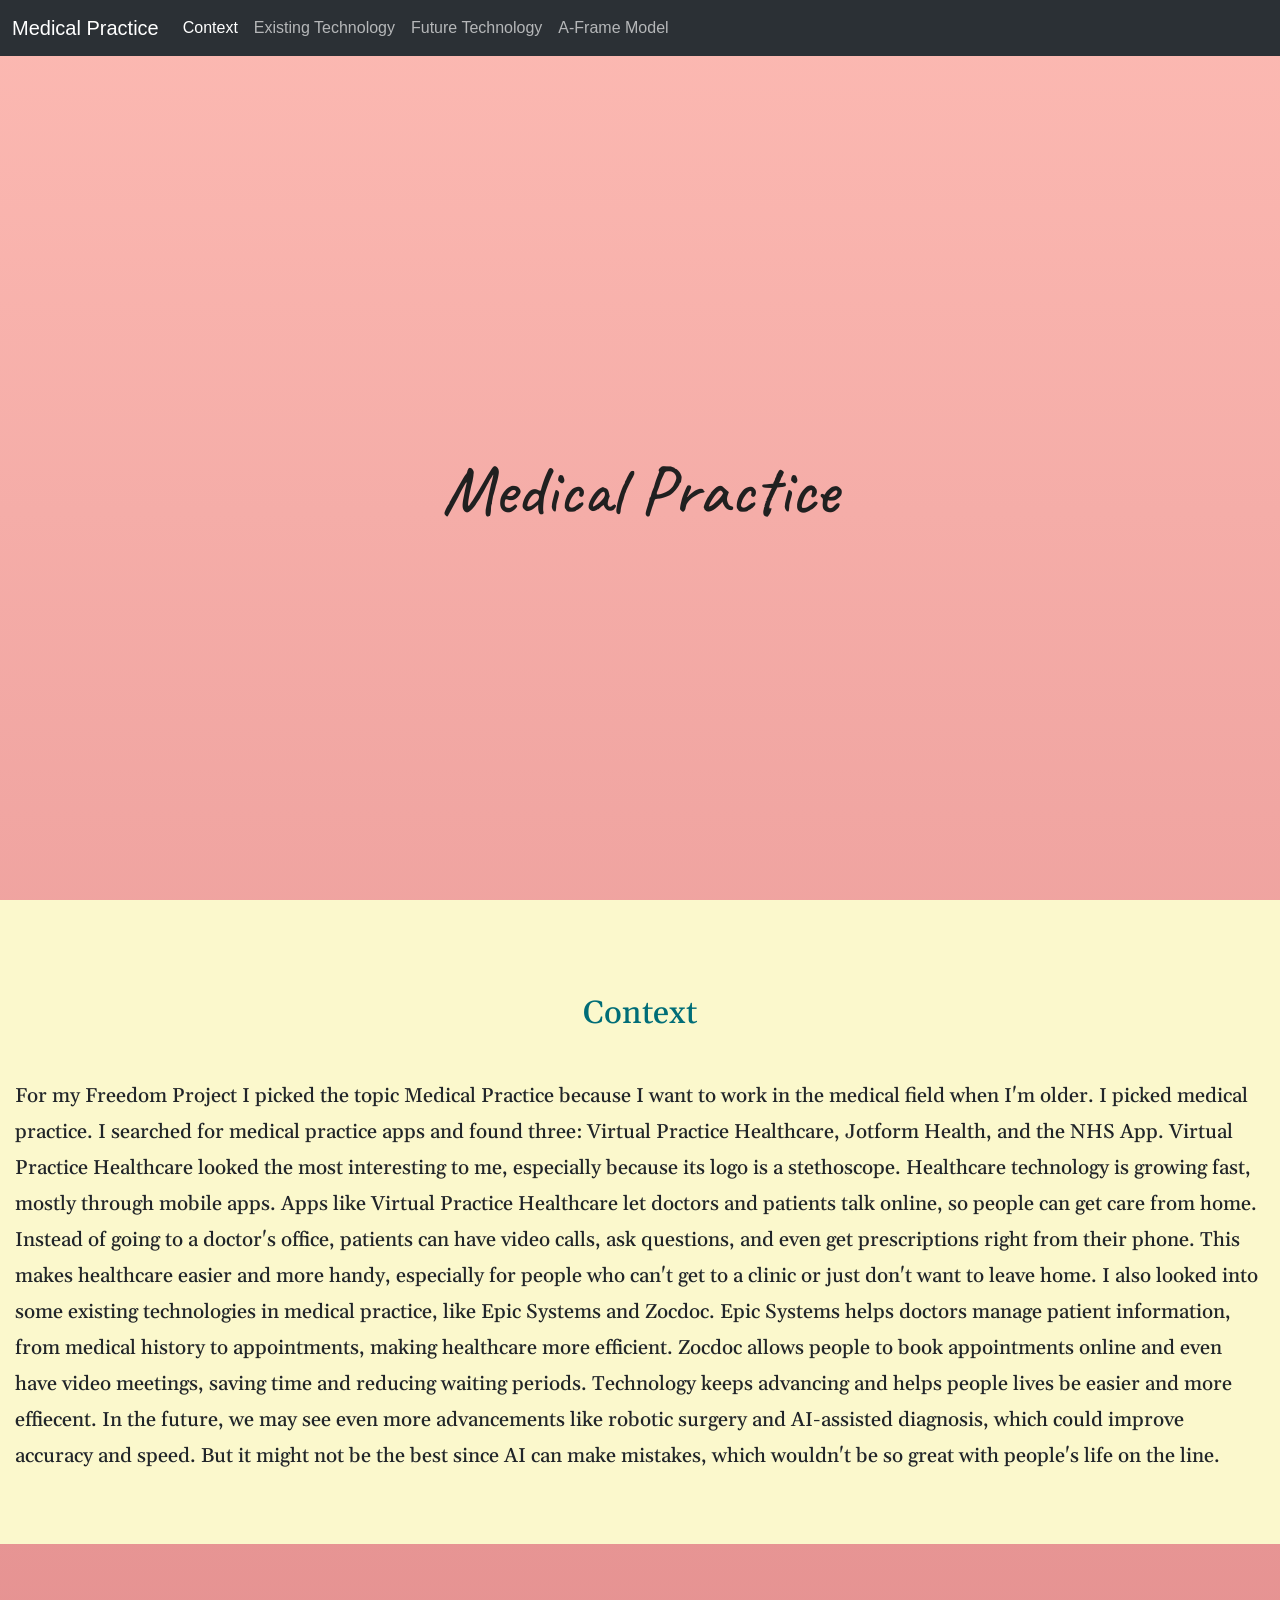
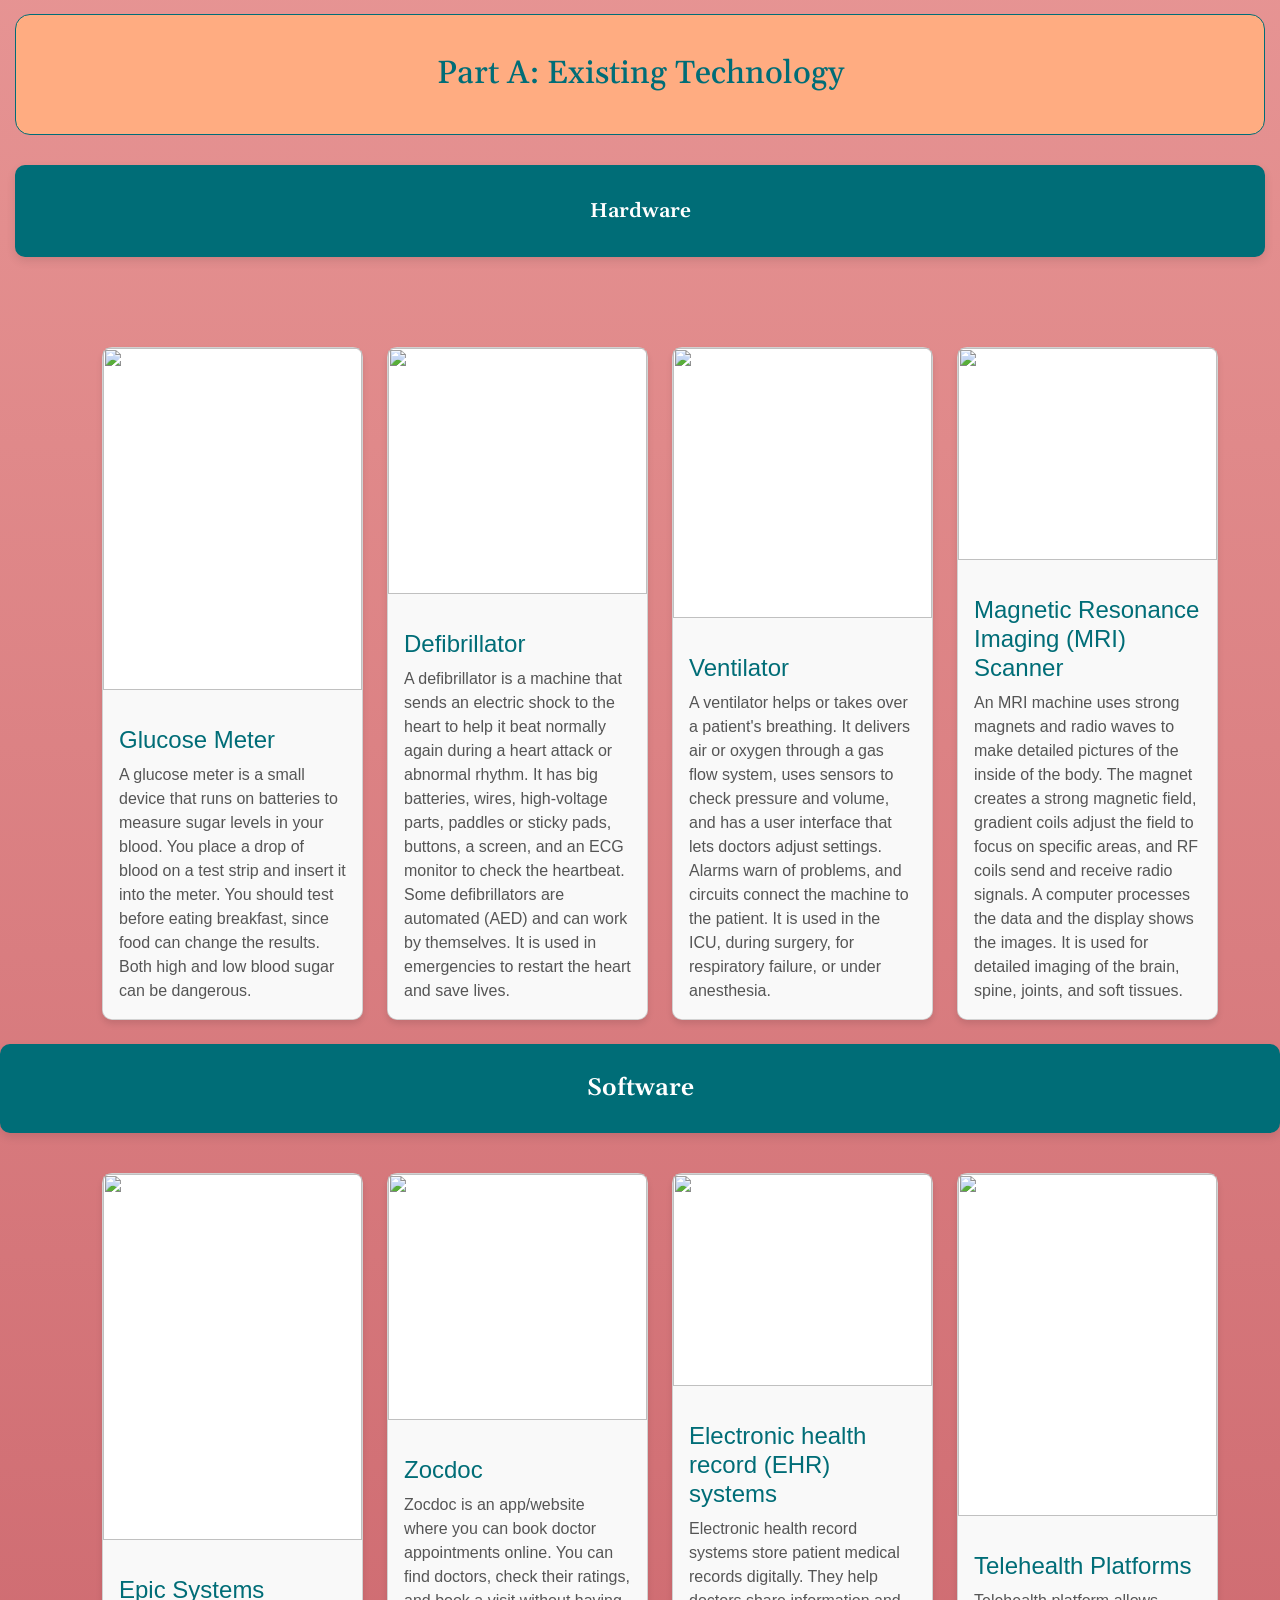
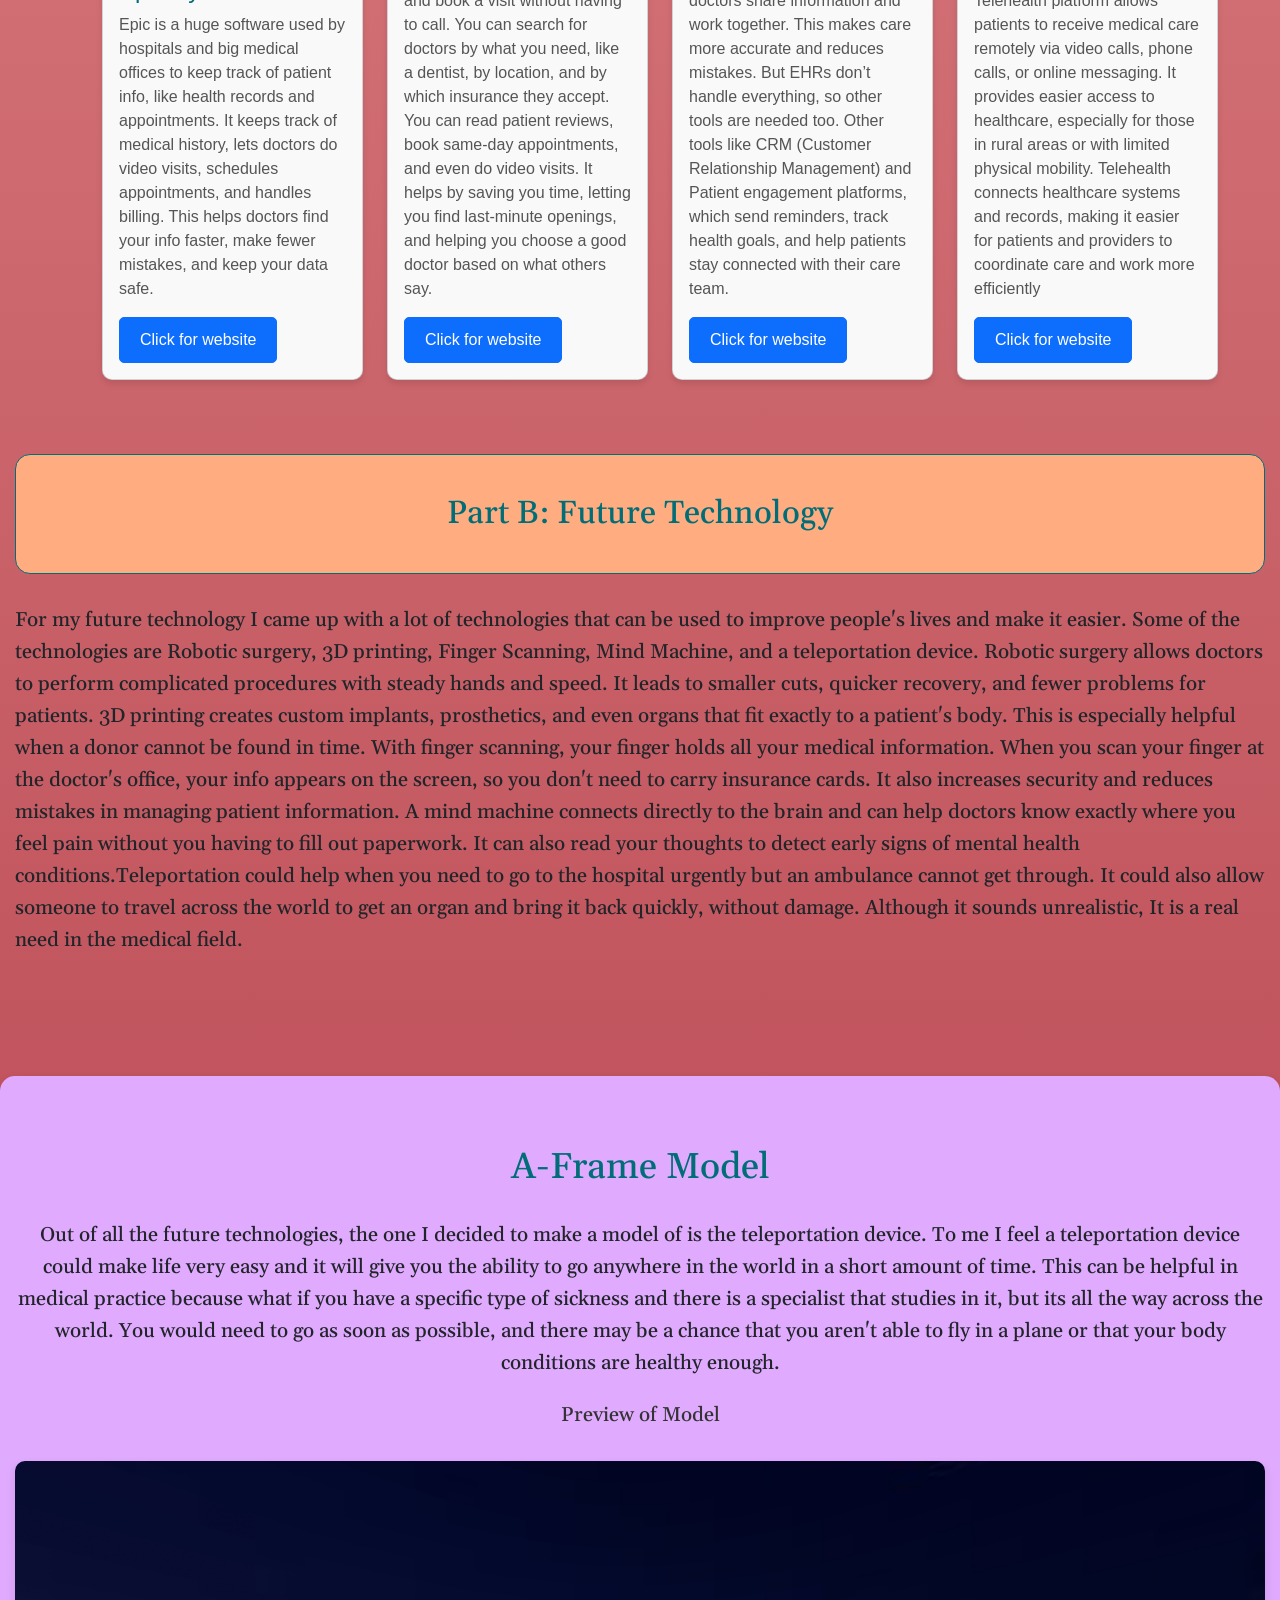
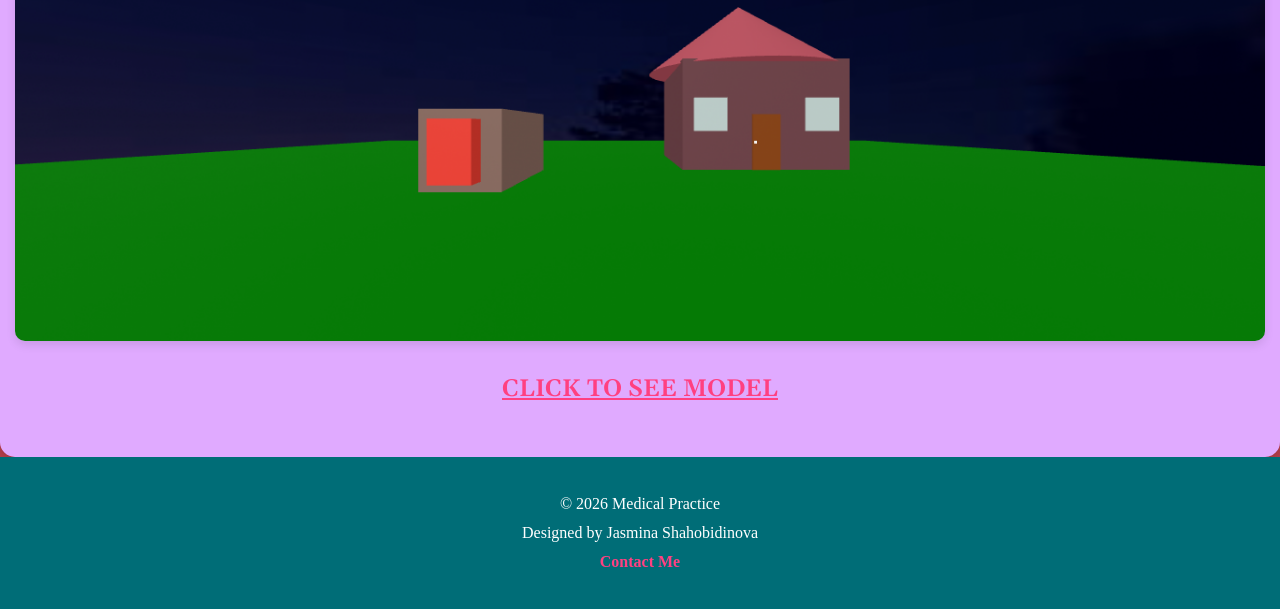
==== commit 0ef07d90: "footer and email" ====
--- a/index.html
+++ b/index.html
@@ -175,6 +175,13 @@
                 <a href="teleportation.html">CLICK TO SEE MODEL</a>
         </div>
 
+        <footer class="footer">
+            <div class="container text-center">
+                <p>&copy; 2026 Medical Practice</p>
+                <p>Designed by Jasmina Shahobidinova</p>
+                <p><a href="email.html">Contact Me</a></p>
+            </div>
+        </footer>
 
         <script src="https://cdn.jsdelivr.net/npm/bootstrap@5.3.0-alpha1/dist/js/bootstrap.bundle.min.js"></script>
         <!-- <script src="script.js"></script> -->
--- a/style.css
+++ b/style.css
@@ -223,3 +223,31 @@
     background-color: #e3376d;
     color: black;
 }
+
+
+
+.footer {
+    background-color: #006d77;
+    color: white;
+    padding: 30px 15px;
+    position: relative;
+    bottom: 0;
+    width: 100%;
+    text-align: center;
+    font-family: serif;
+}
+
+.footer p {
+    margin: 5px 0;
+    font-size: 16px;
+}
+
+.footer a {
+    color: #ff4081;
+    text-decoration: none;
+    font-weight: 600;
+}
+
+.footer a:hover {
+    color: #fff;
+}
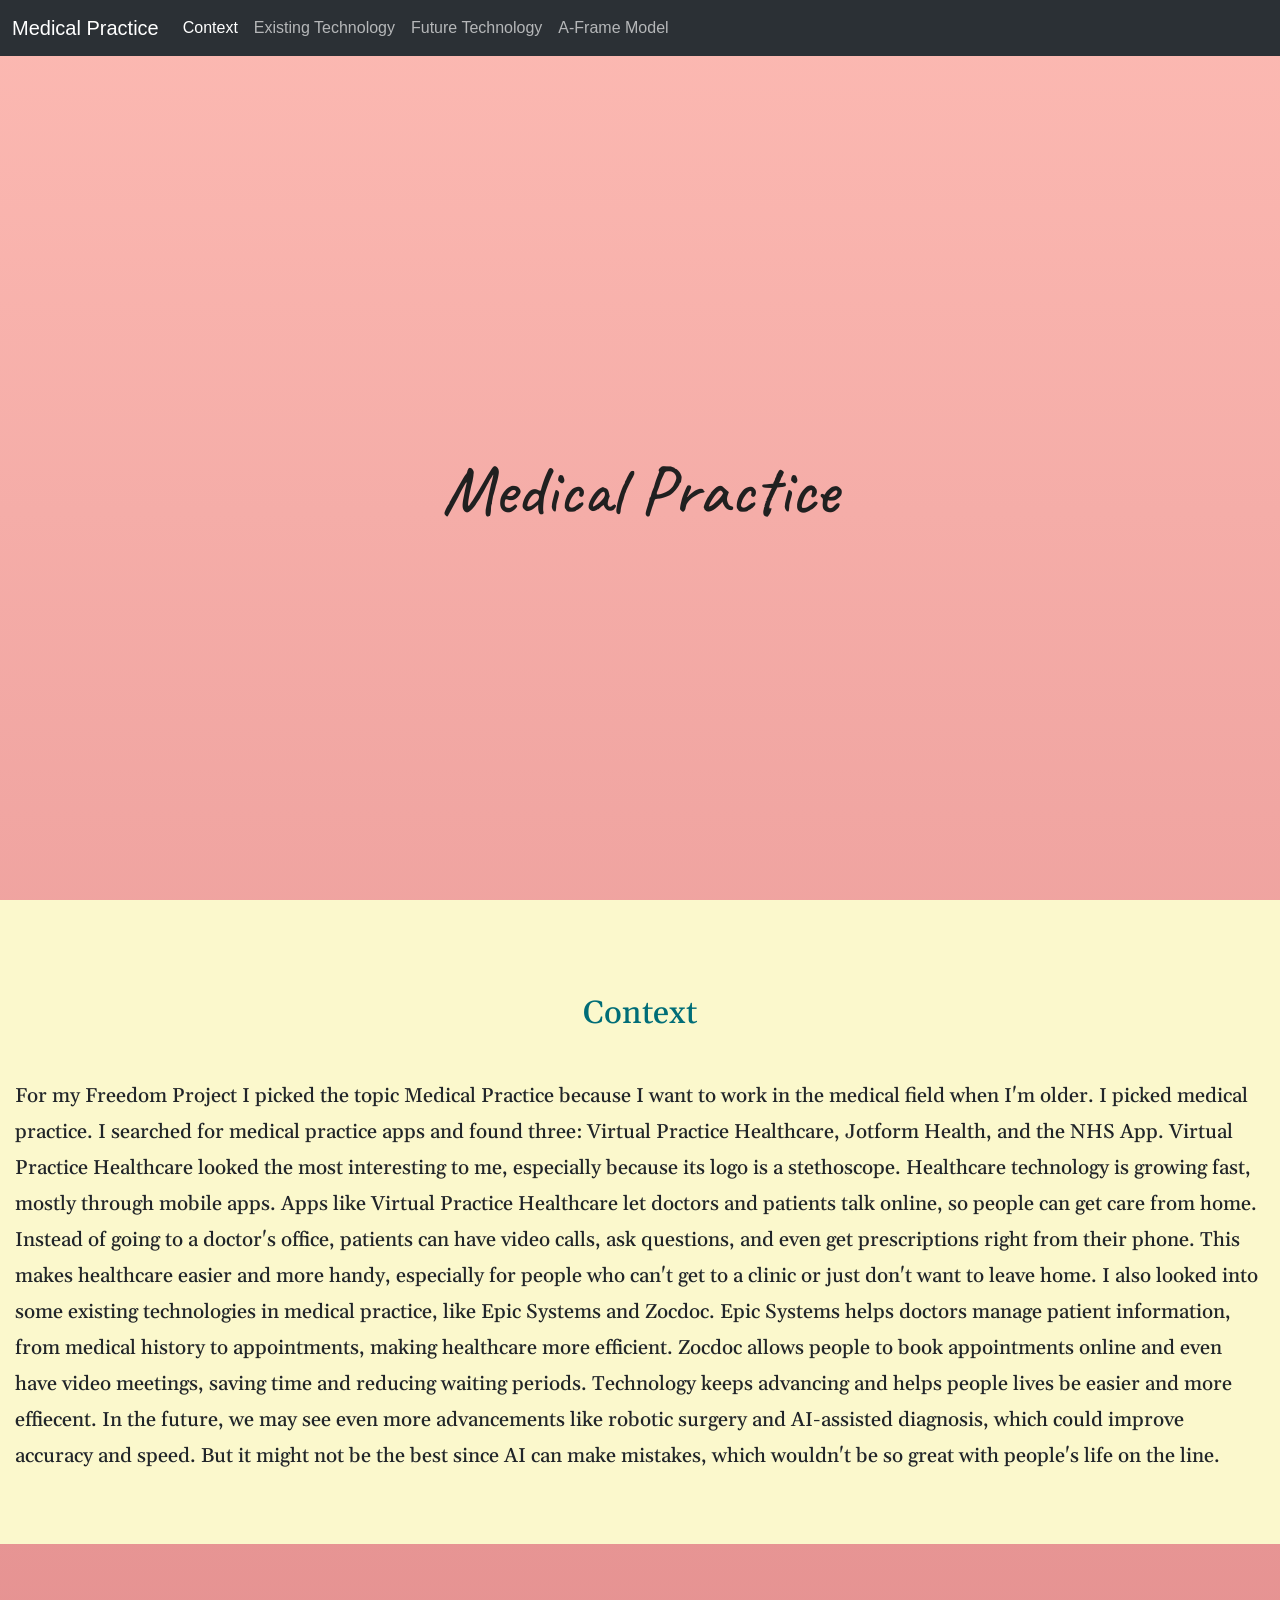
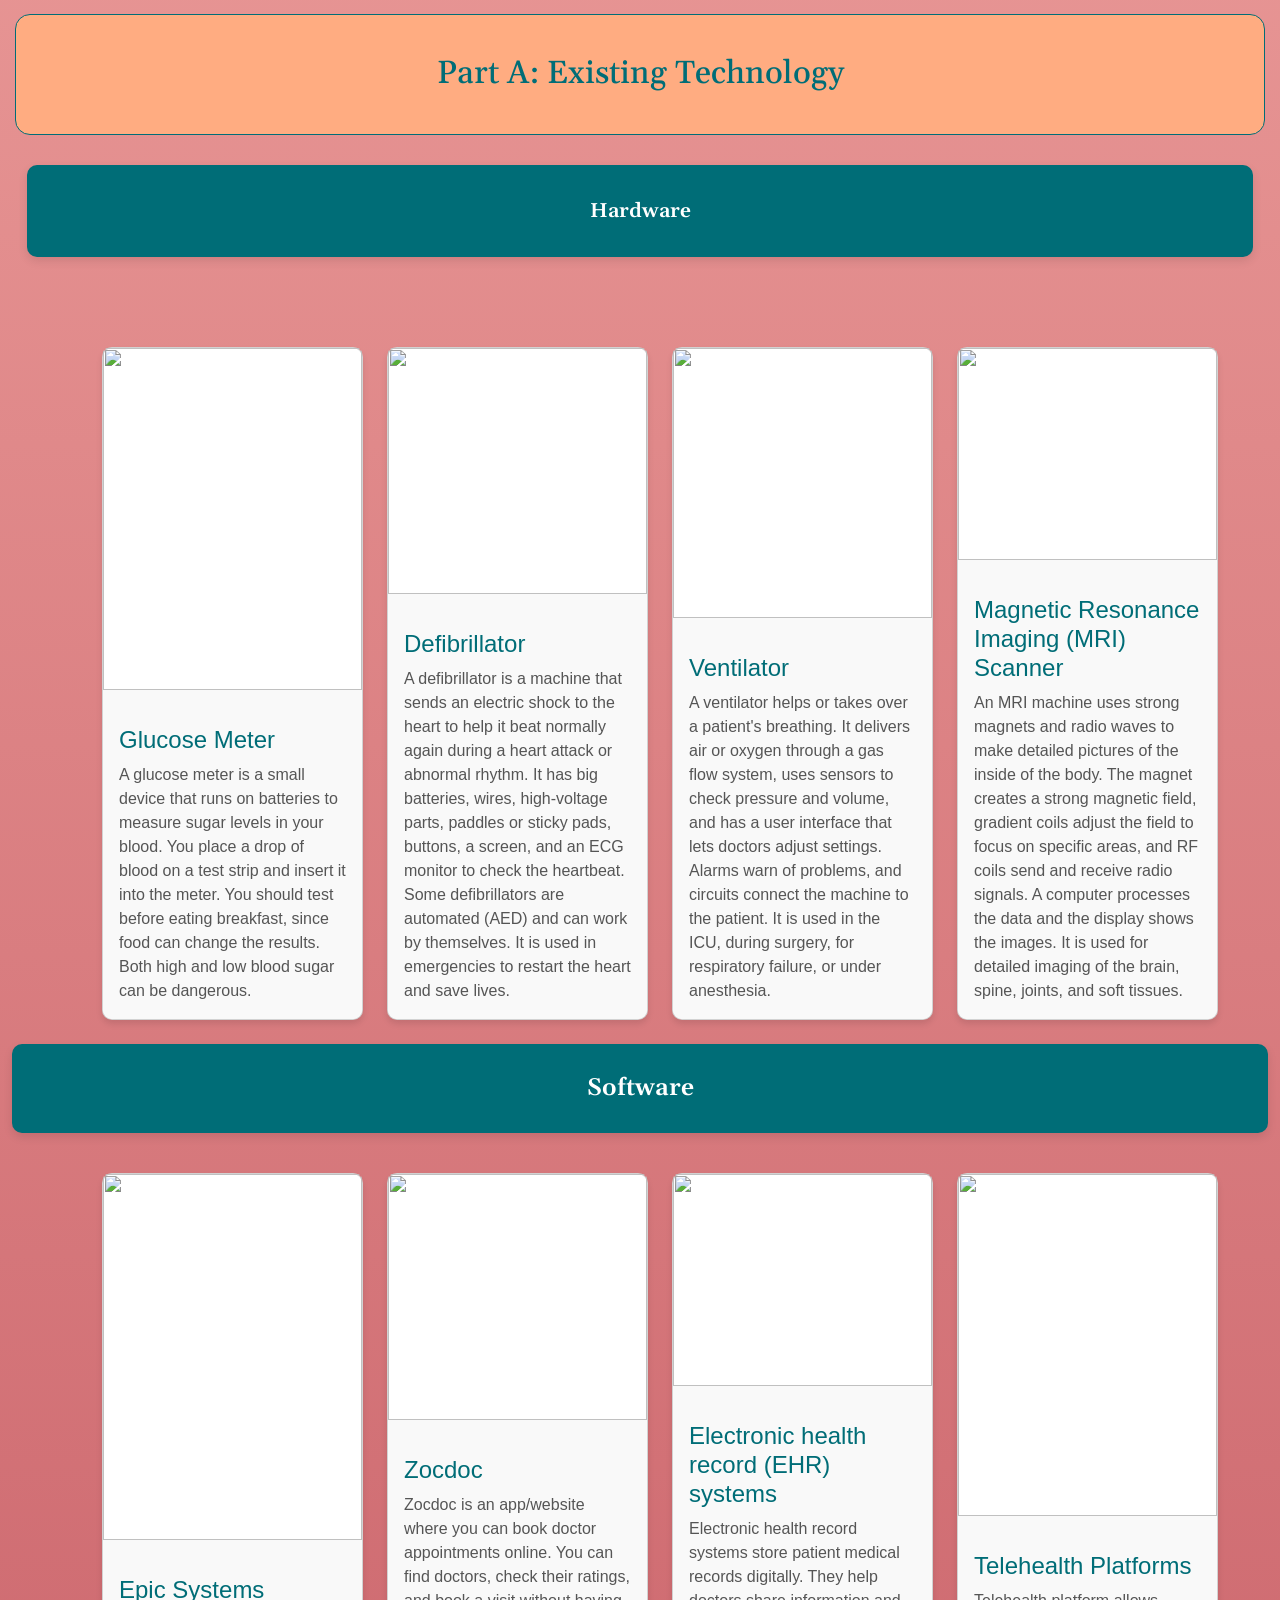
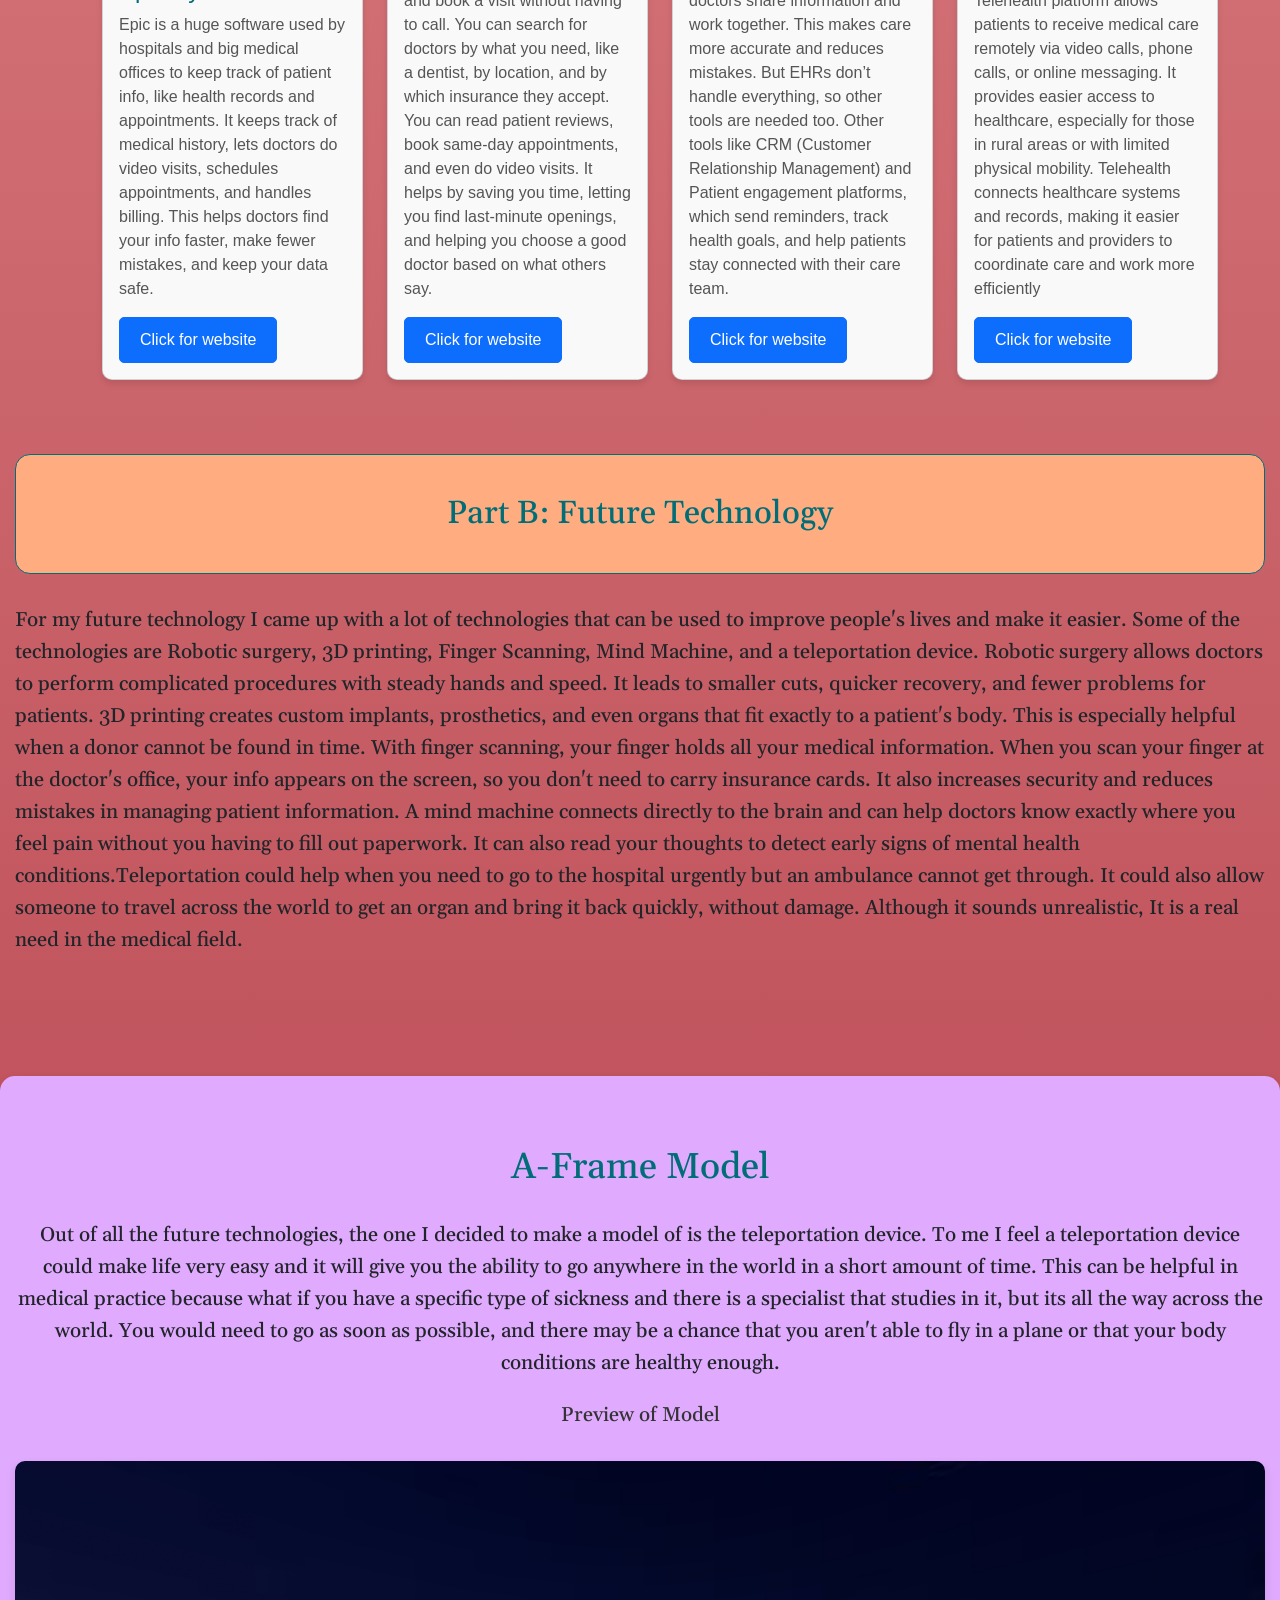
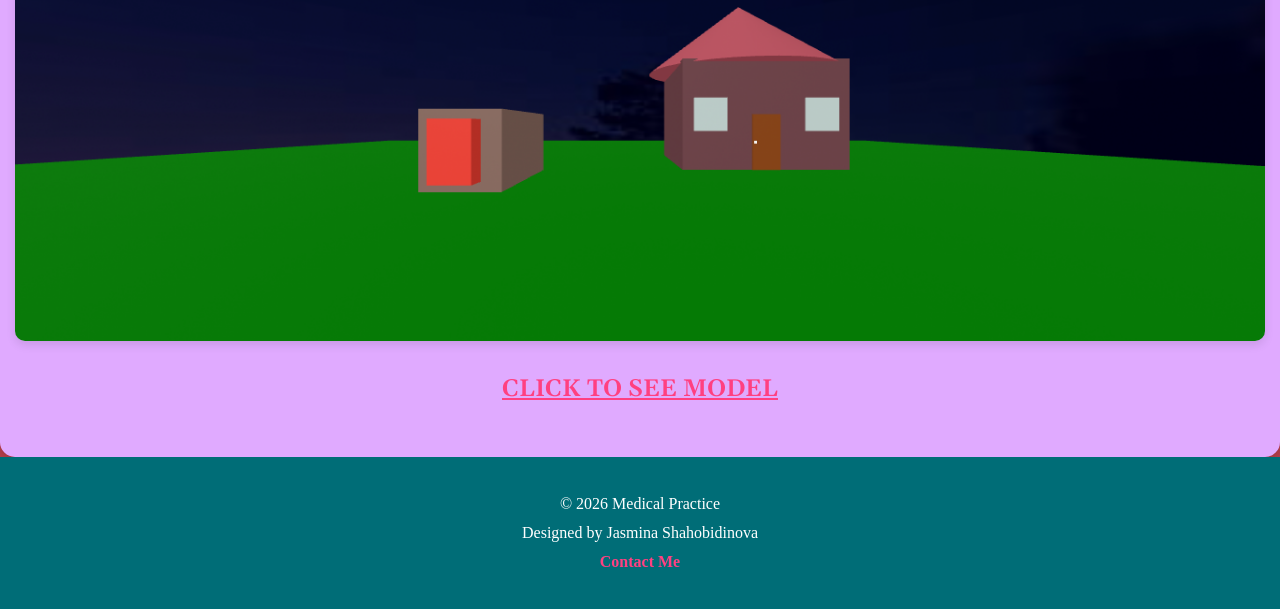
==== commit c92bcbd6: "container fluid ware" ====
--- a/index.html
+++ b/index.html
@@ -53,8 +53,10 @@
 
         <div id="part-a">
             <h3>Part A: Existing Technology</h3>
-            <div class="ware">
-                <h4>Hardware</h4>
+            <div class="container-fluid">
+                <div class="ware">
+                    <h4>Hardware</h4>
+                </div>
             </div>
         </div>
 
@@ -106,8 +108,11 @@
             </div>
         </div>
 
-        <div class="ware">
-            <h4>Software</h4>
+        <div class="container-fluid">
+            <div class="ware">
+
+                <h4>Software</h4>
+            </div>
         </div>
 
         <div class="container">
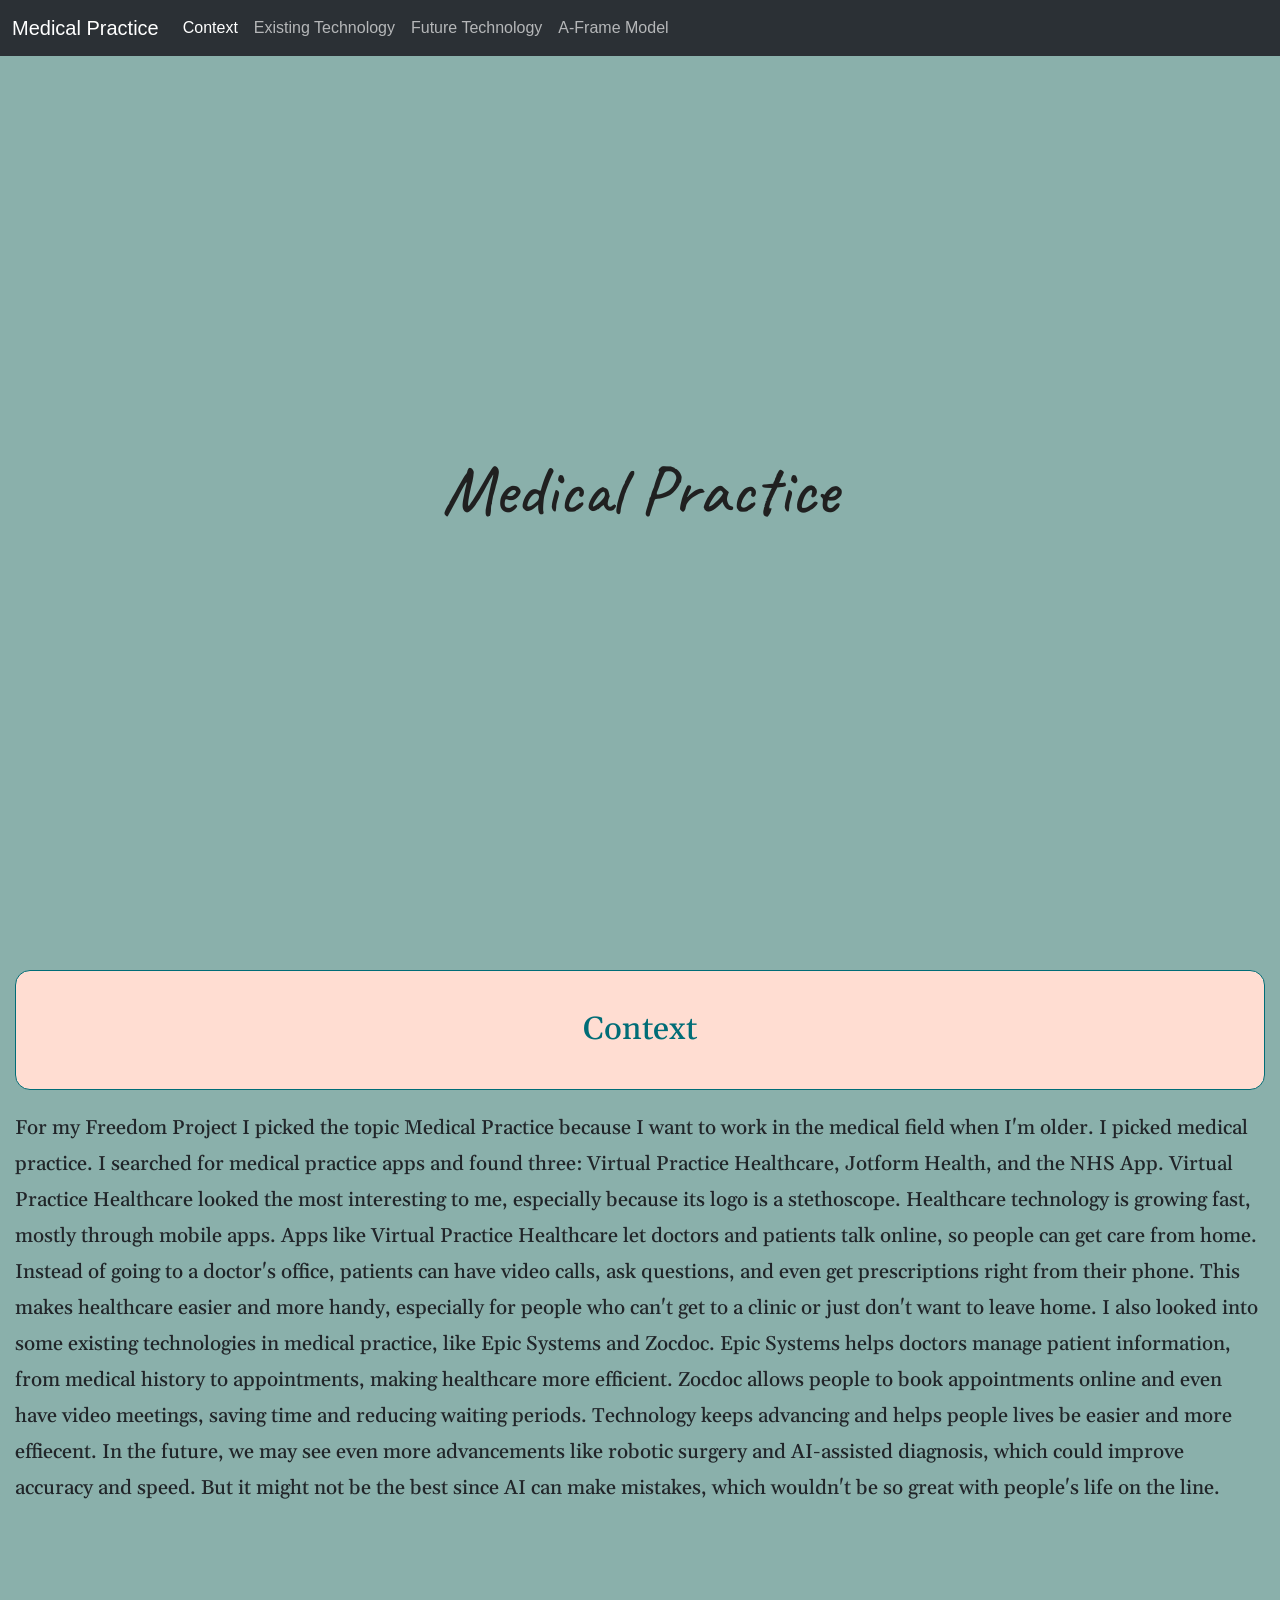
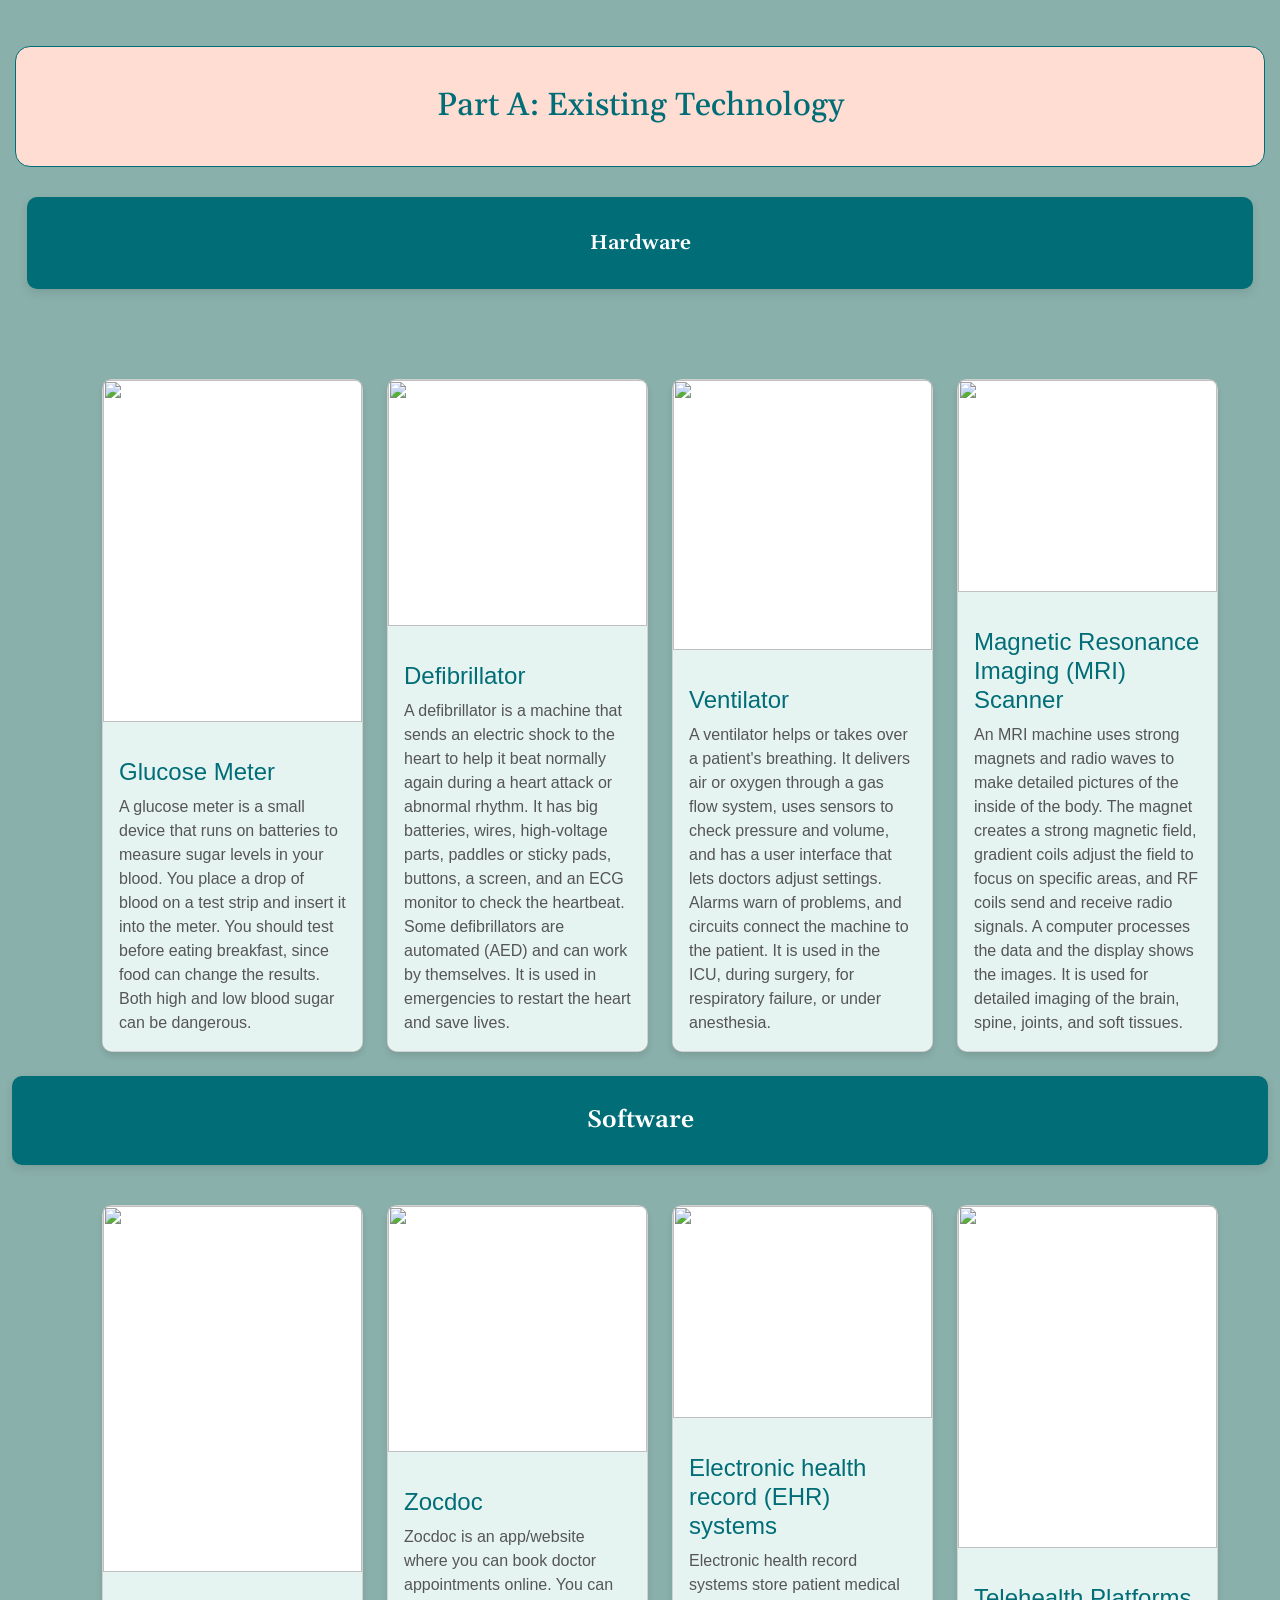
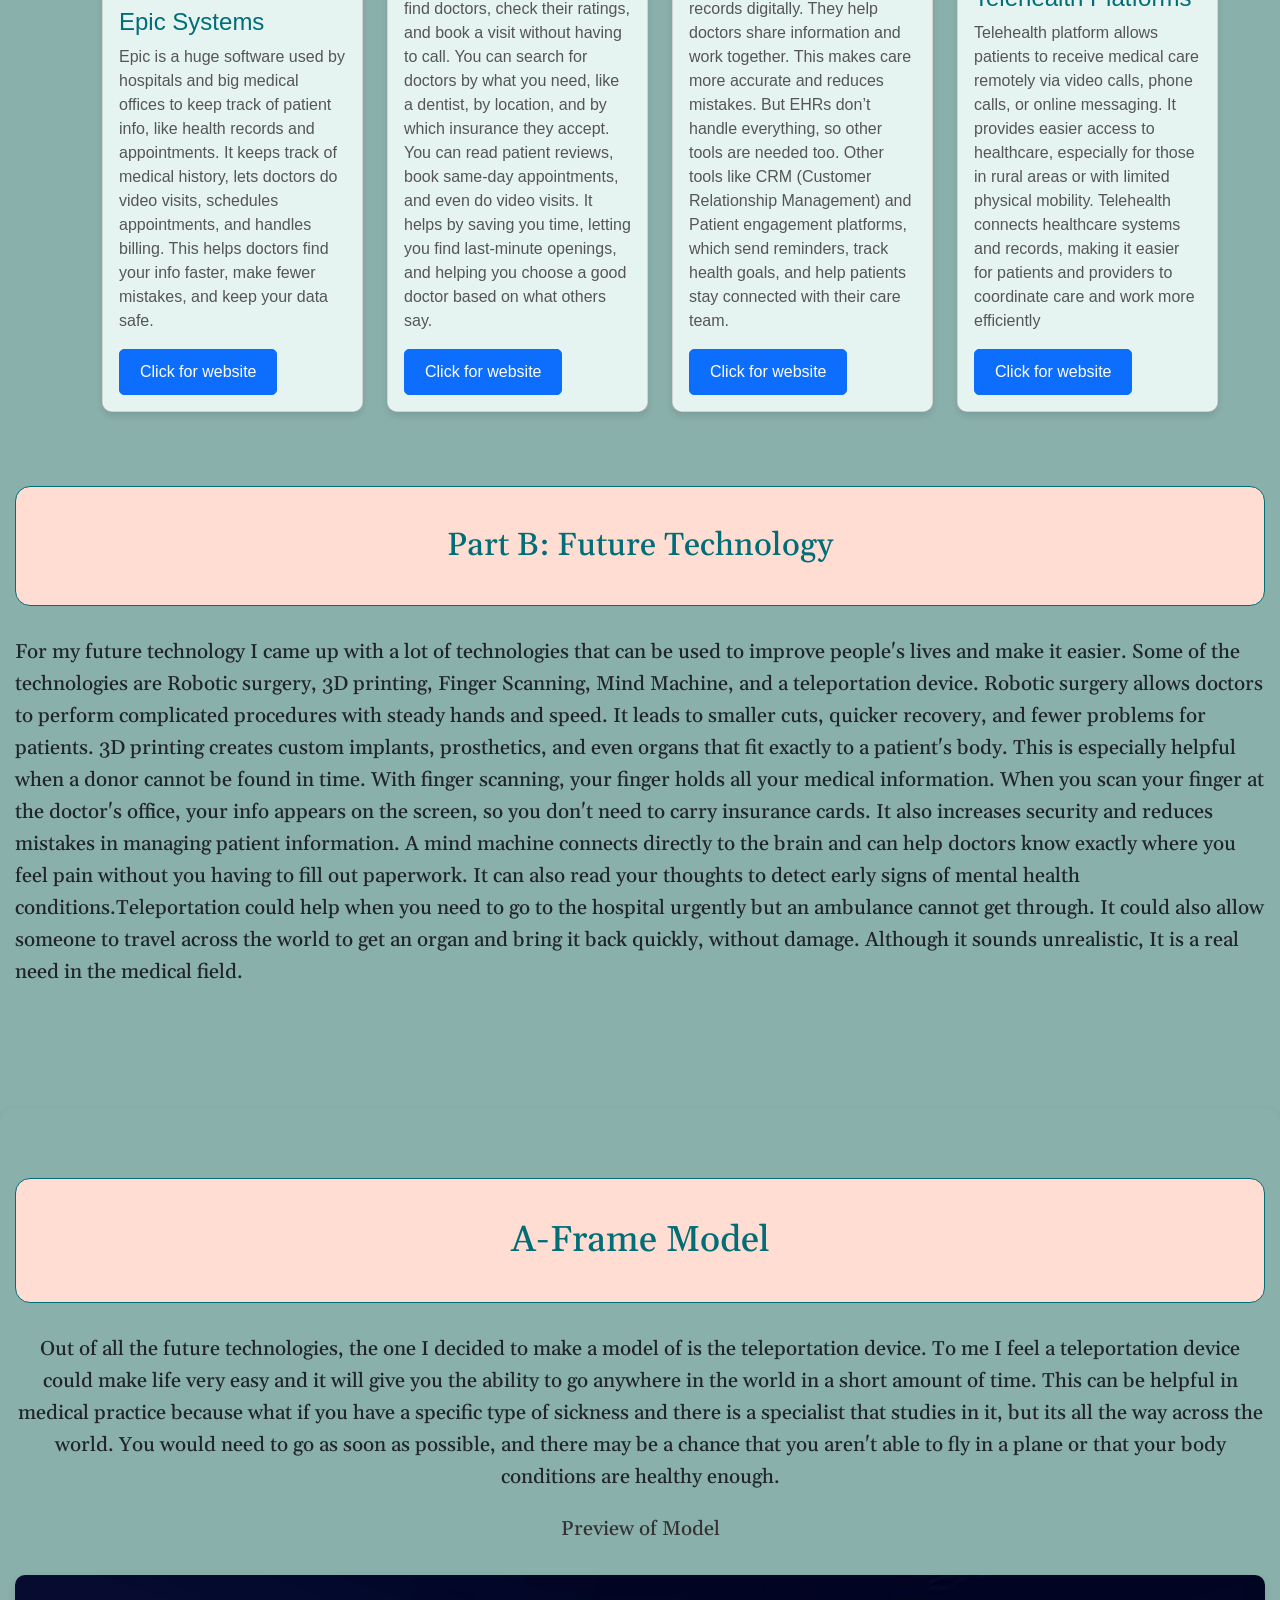
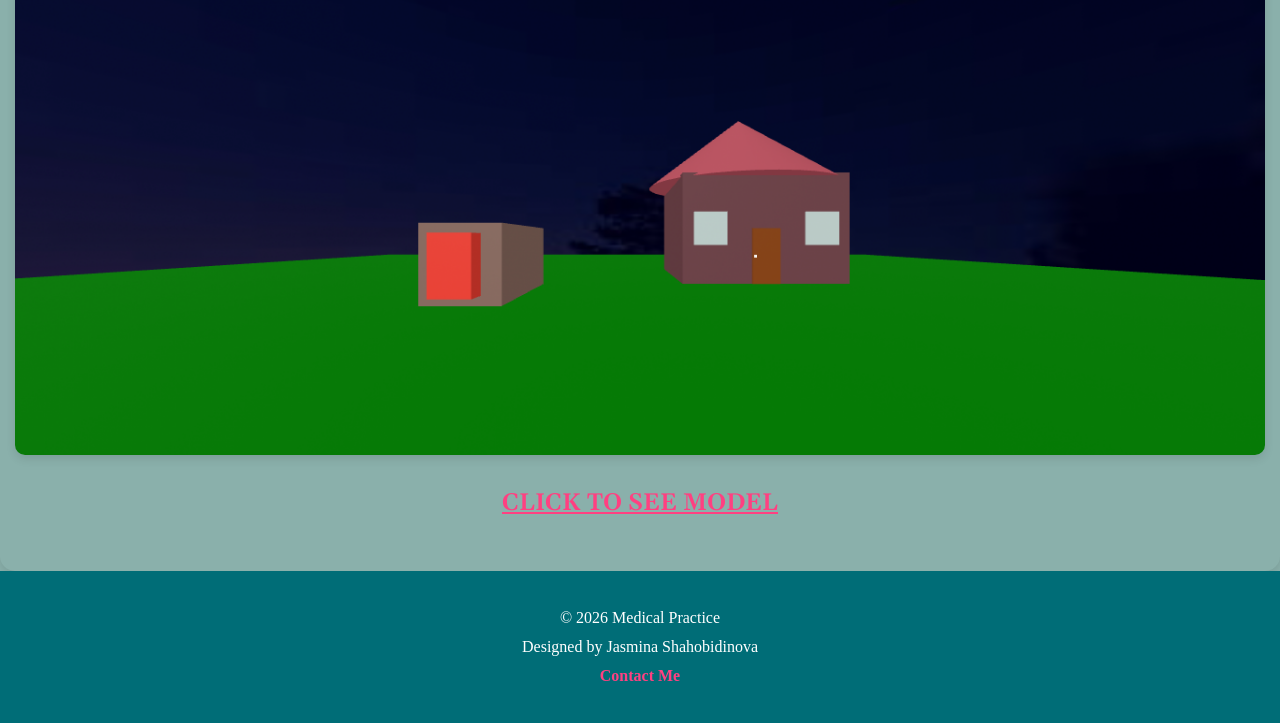
==== commit 7f132a96: "colors and title" ====
--- a/index.html
+++ b/index.html
@@ -15,7 +15,7 @@
 
         </style>
 
-        <title>Title</title>
+        <title>Medical Practice</title>
     </head>
     <body>
         <!-- HTML -->
--- a/style.css
+++ b/style.css
@@ -30,7 +30,7 @@
     font-family: 'Arial', sans-serif;
     margin: 0;
     padding: 0;
-    background:linear-gradient(to bottom, #fcb9b2, #b23a48) ;
+    background-color: #8ab0ab;
 }
 
 .med {
@@ -61,14 +61,18 @@
 
 #context {
     padding: 50px 15px;
-    background-color: #fbf8cc;
-    font-family: "Gelasio", serif;
+    font-family: "Gelasio", serif;
+
 }
 
 #context h3 {
     font-size: 32px;
     color: #006d77;
     padding: 25px;
+    background-color: #FFDDD2;
+    padding: 40px;
+    border-radius: 15px;
+    border: 1px solid;
 }
 
 #context h4 {
@@ -100,7 +104,7 @@
 }
 
 .card-body {
-    background-color: #f9f9f9;
+    background-color: #E6F4F1;
     border-bottom-left-radius: 10px;
     border-bottom-right-radius: 10px;
 }
@@ -119,13 +123,14 @@
     padding: 50px 15px;
     font-family: "Gelasio", serif;
 
+
 }
 
 #part-a h3, #part-b h3 {
     font-size: 32px;
     color: #006d77;
     margin-bottom: 30px;
-    background-color: #FFAC81;
+    background-color: #FFDDD2;
     padding: 40px;
     border: 1px solid;
     border-radius: 15px;
@@ -147,7 +152,6 @@
 }
 
 #aframe-model {
-    background-color: #e0aaff;
     padding: 50px 15px;
     border-radius: 15px;
     margin-top: 50px;
@@ -160,6 +164,10 @@
     font-size: 36px;
     color: #006d77;
     margin-bottom: 30px;
+    background-color: #FFDDD2;
+    padding: 40px;
+    border-radius: 15px;
+    border: 1px solid;
 }
 
 .frame h4 {
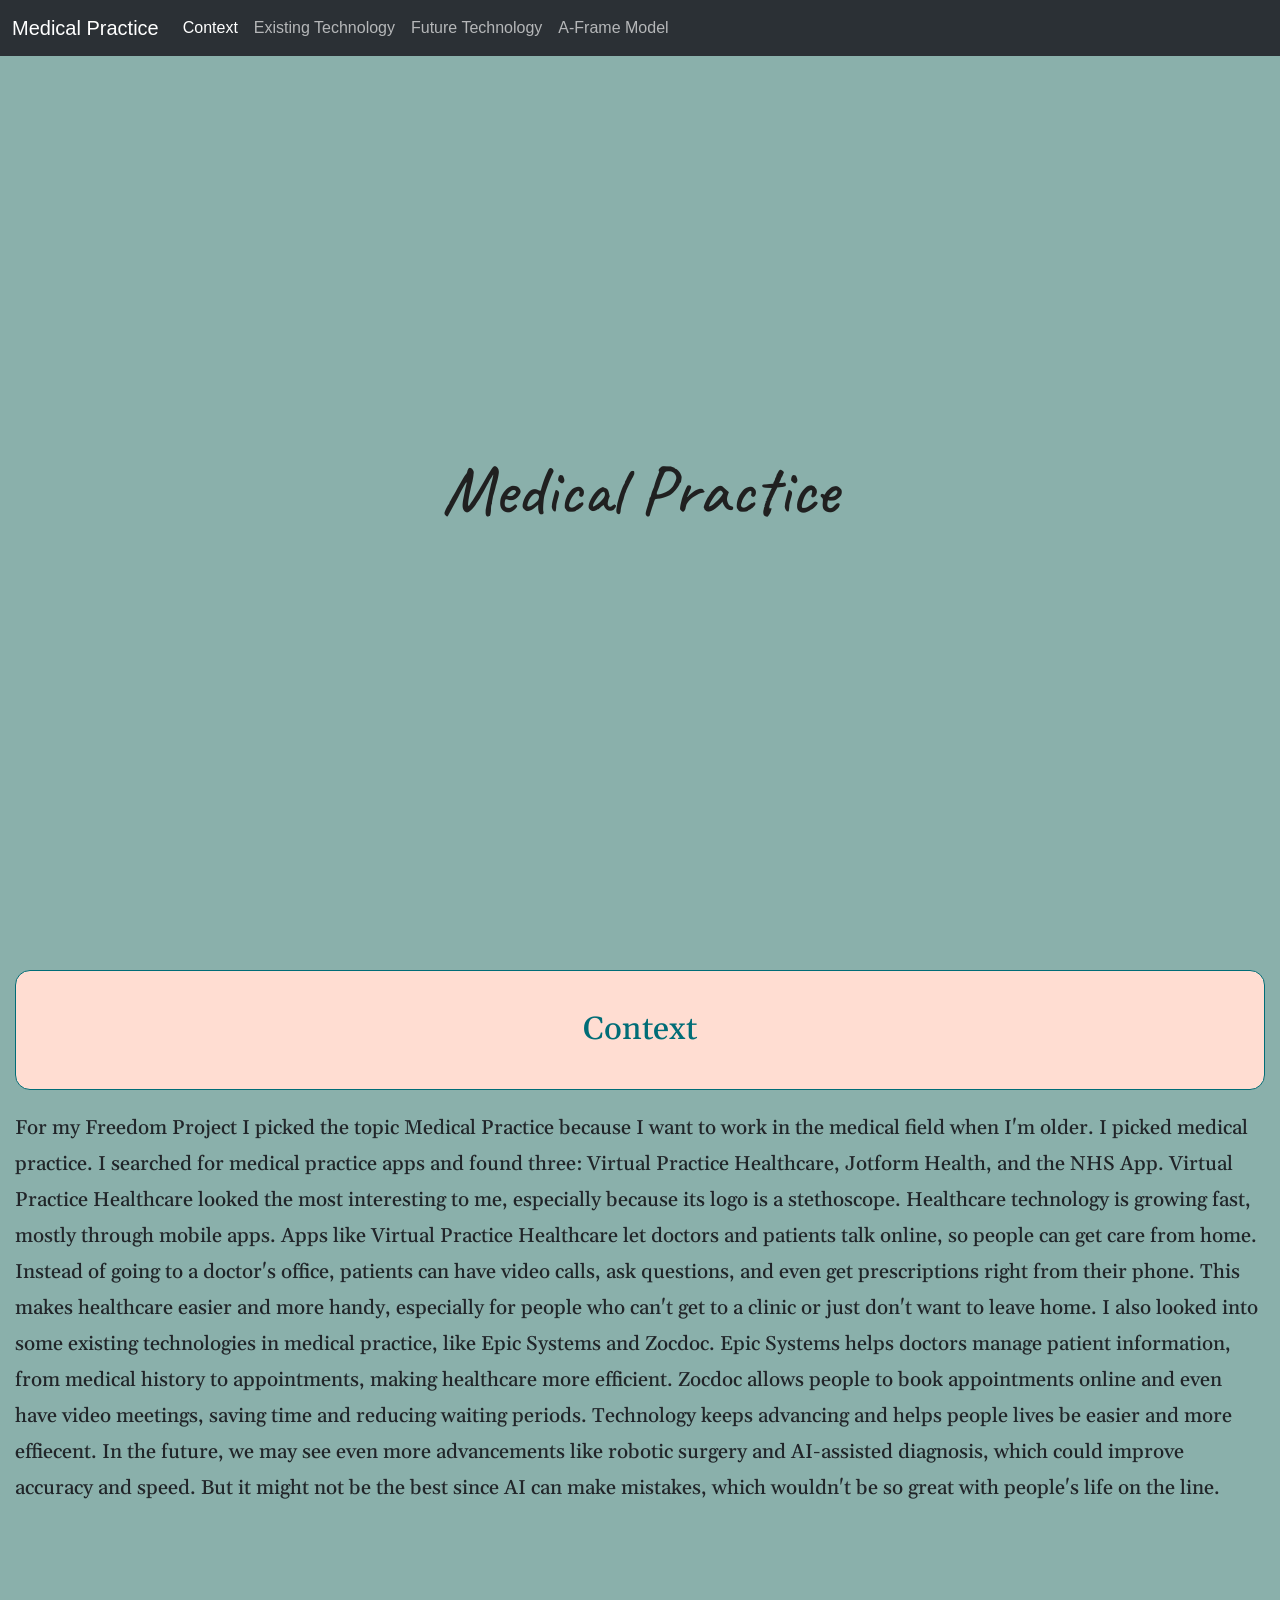
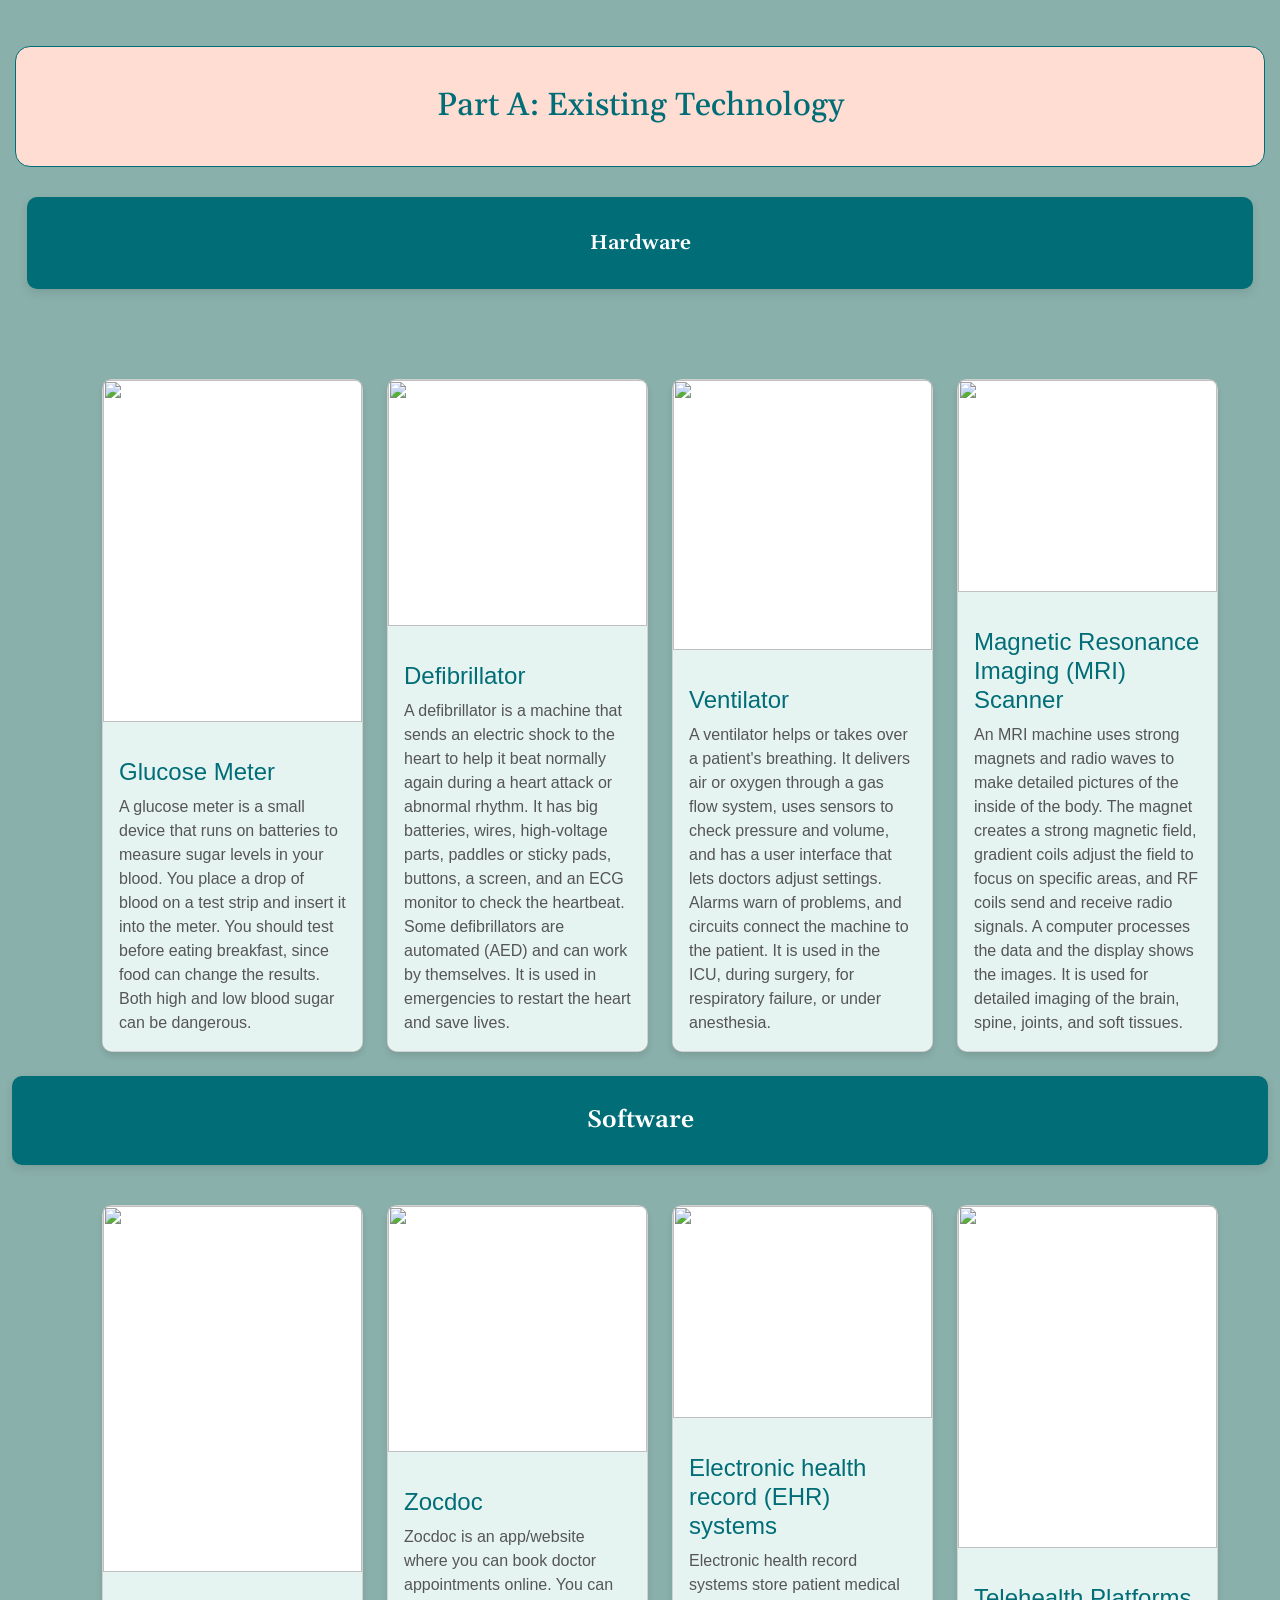
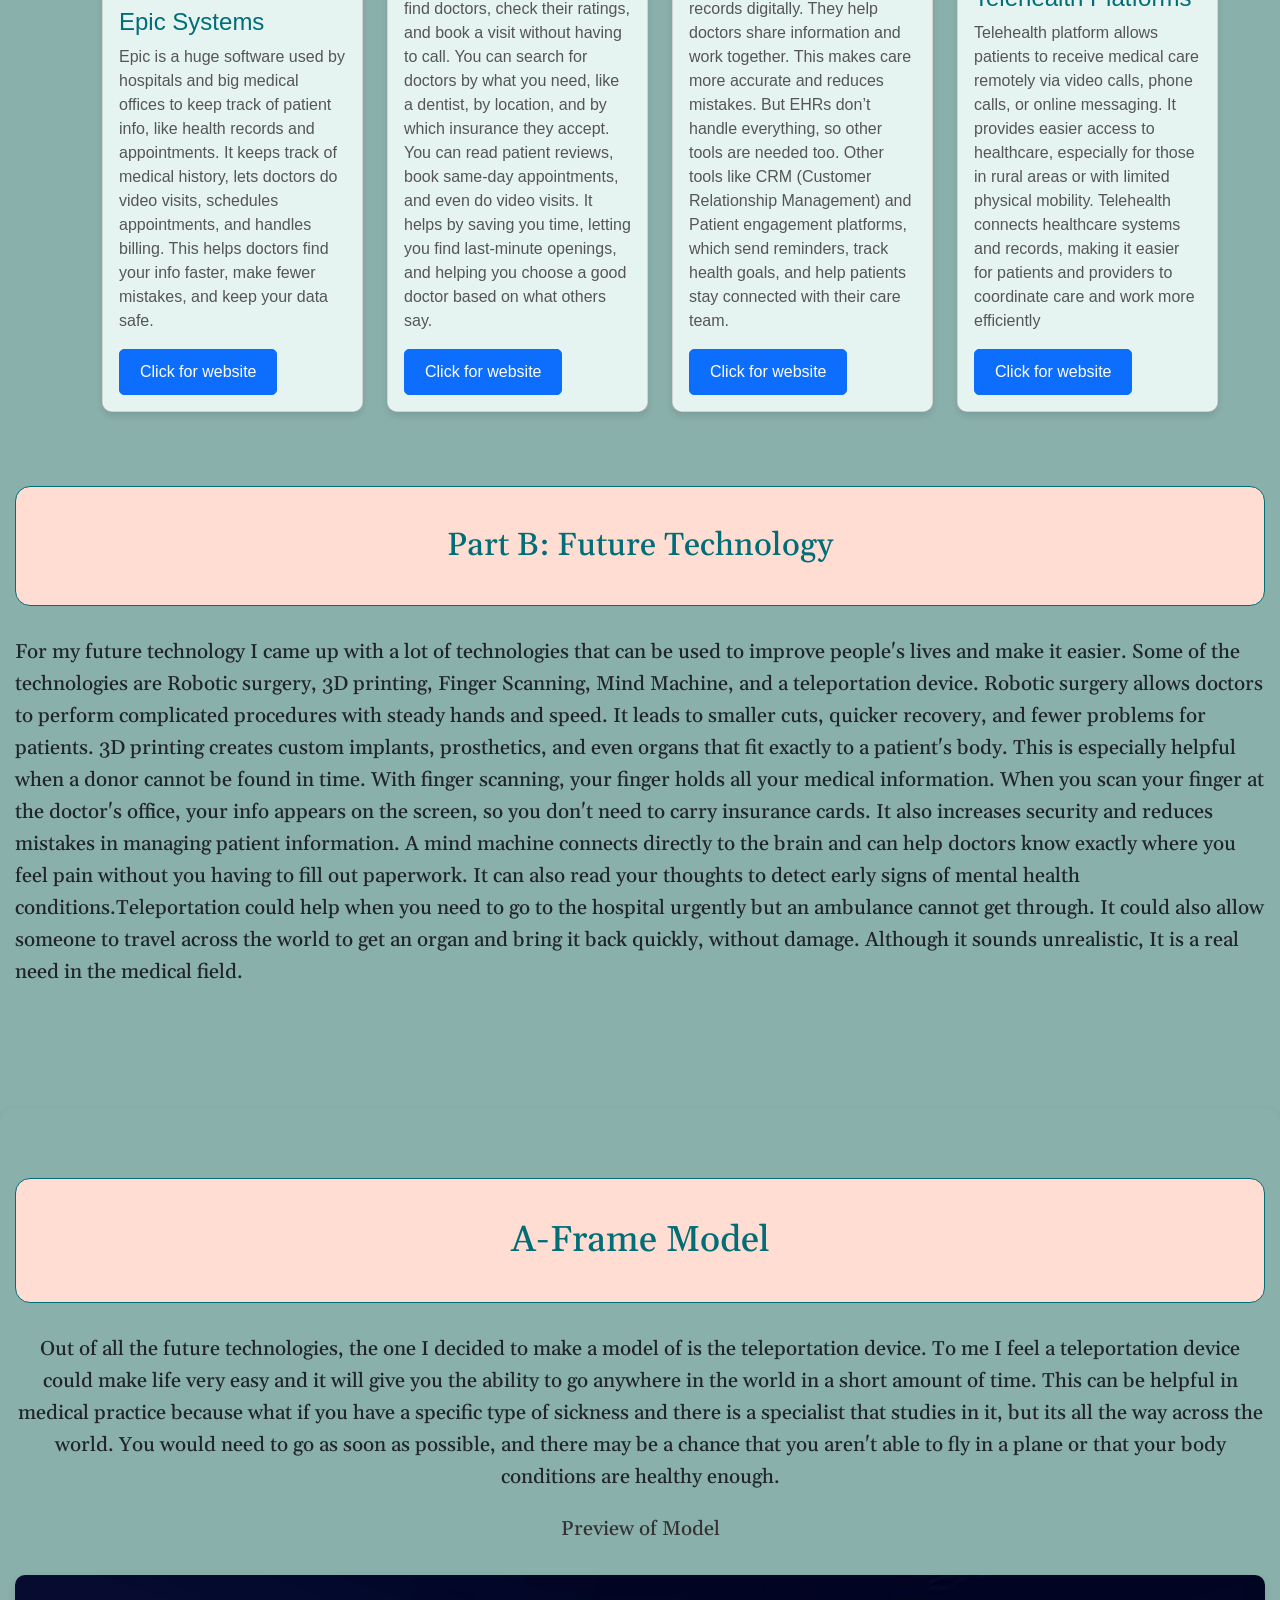
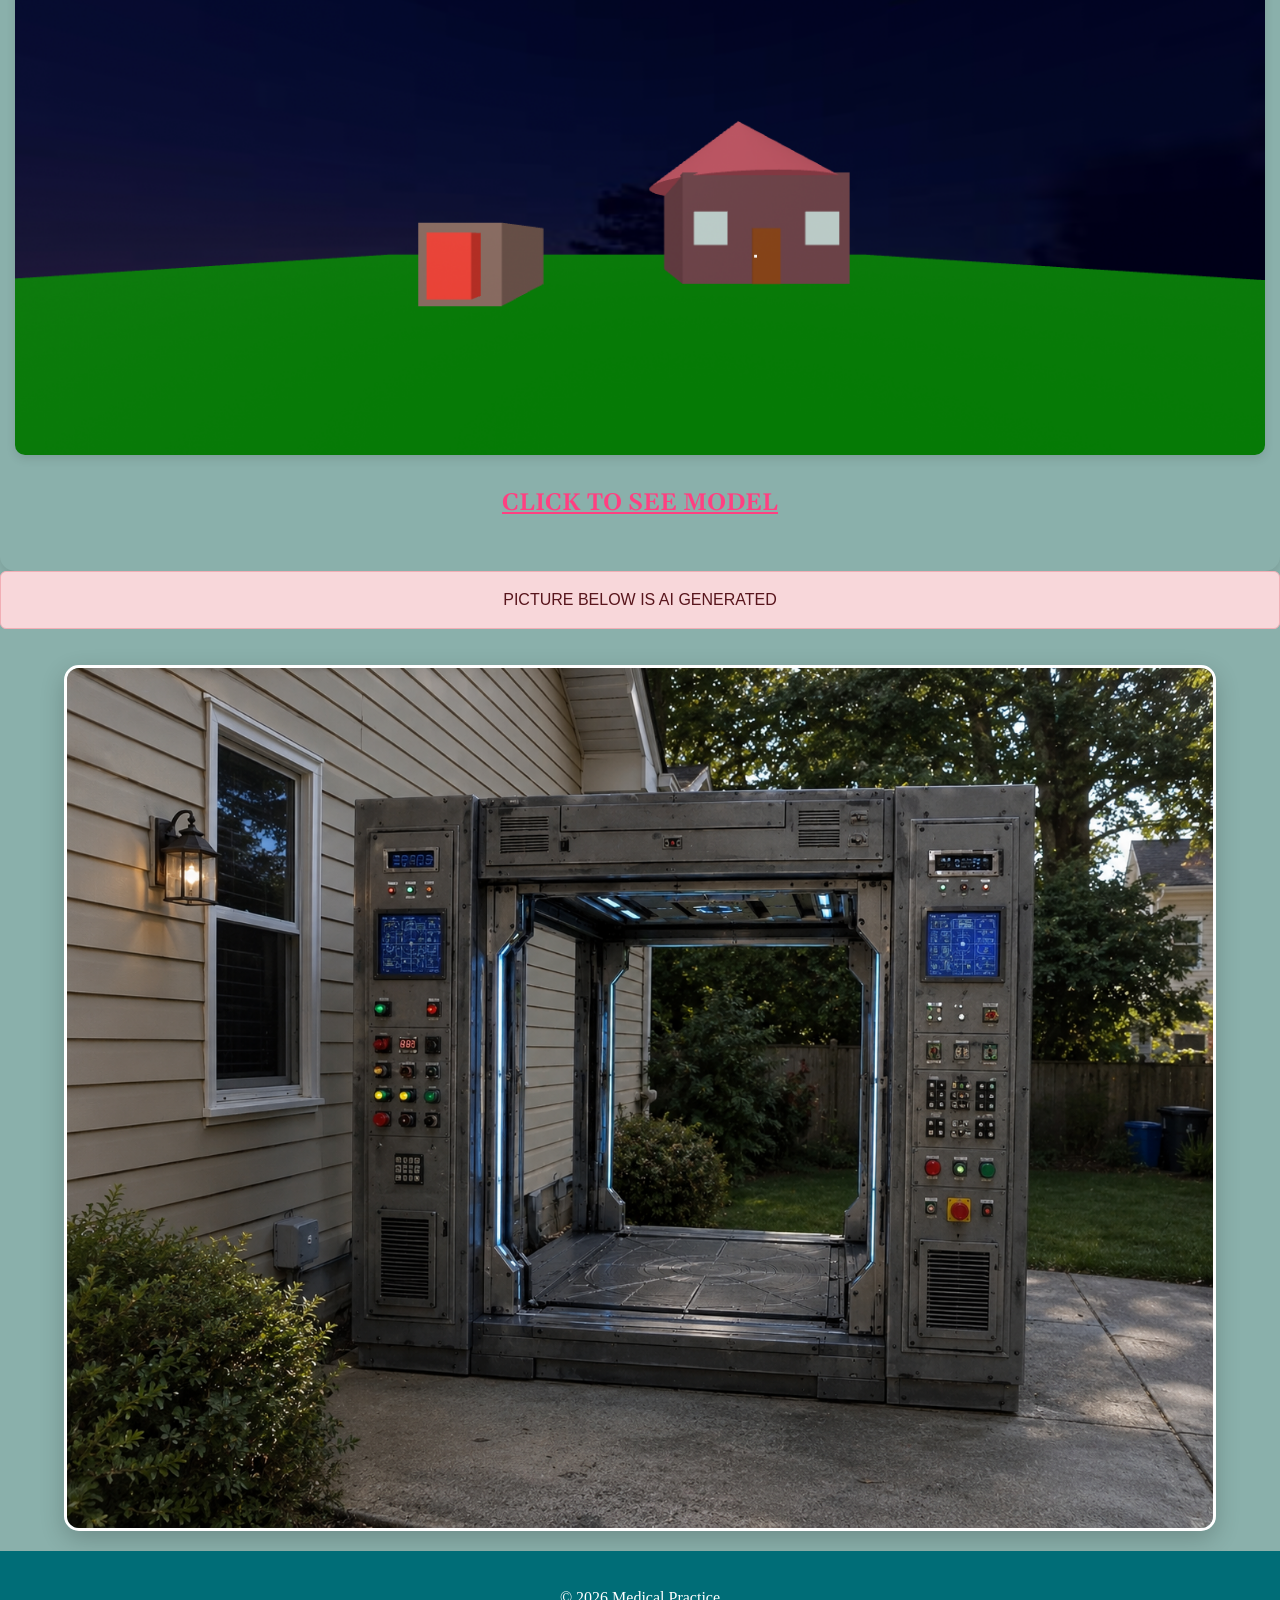
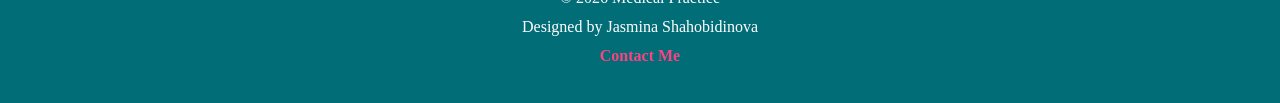
==== commit fe6f7ff0: "alert and ai generated image" ====
--- a/index.html
+++ b/index.html
@@ -176,9 +176,17 @@
             <div class= "frame">
                 <h4>Preview of Model</h4>
             </div>
-                <img src="prep/aframe.png" >
+                <img src="prep/aframe.png" ><br>
                 <a href="teleportation.html">CLICK TO SEE MODEL</a>
         </div>
+        <div class="ai">
+            <div class="alert alert-danger" role="alert">
+                PICTURE BELOW IS AI GENERATED
+            </div>
+            <img src="prep/teleportation.png" >
+        </div>
+
+
 
         <footer class="footer">
             <div class="container text-center">
--- a/style.css
+++ b/style.css
@@ -259,3 +259,18 @@
 .footer a:hover {
     color: #fff;
 }
+
+.ai{
+    text-align: center;
+}
+
+.ai img {
+    max-width: 90%;
+    height: auto;
+    border-radius: 15px;
+    box-shadow: 0 8px 25px rgba(0, 0, 0, 0.2);
+    transition: all 0.3s ease;
+    border: 3px solid white;
+    margin:20px;
+}
+
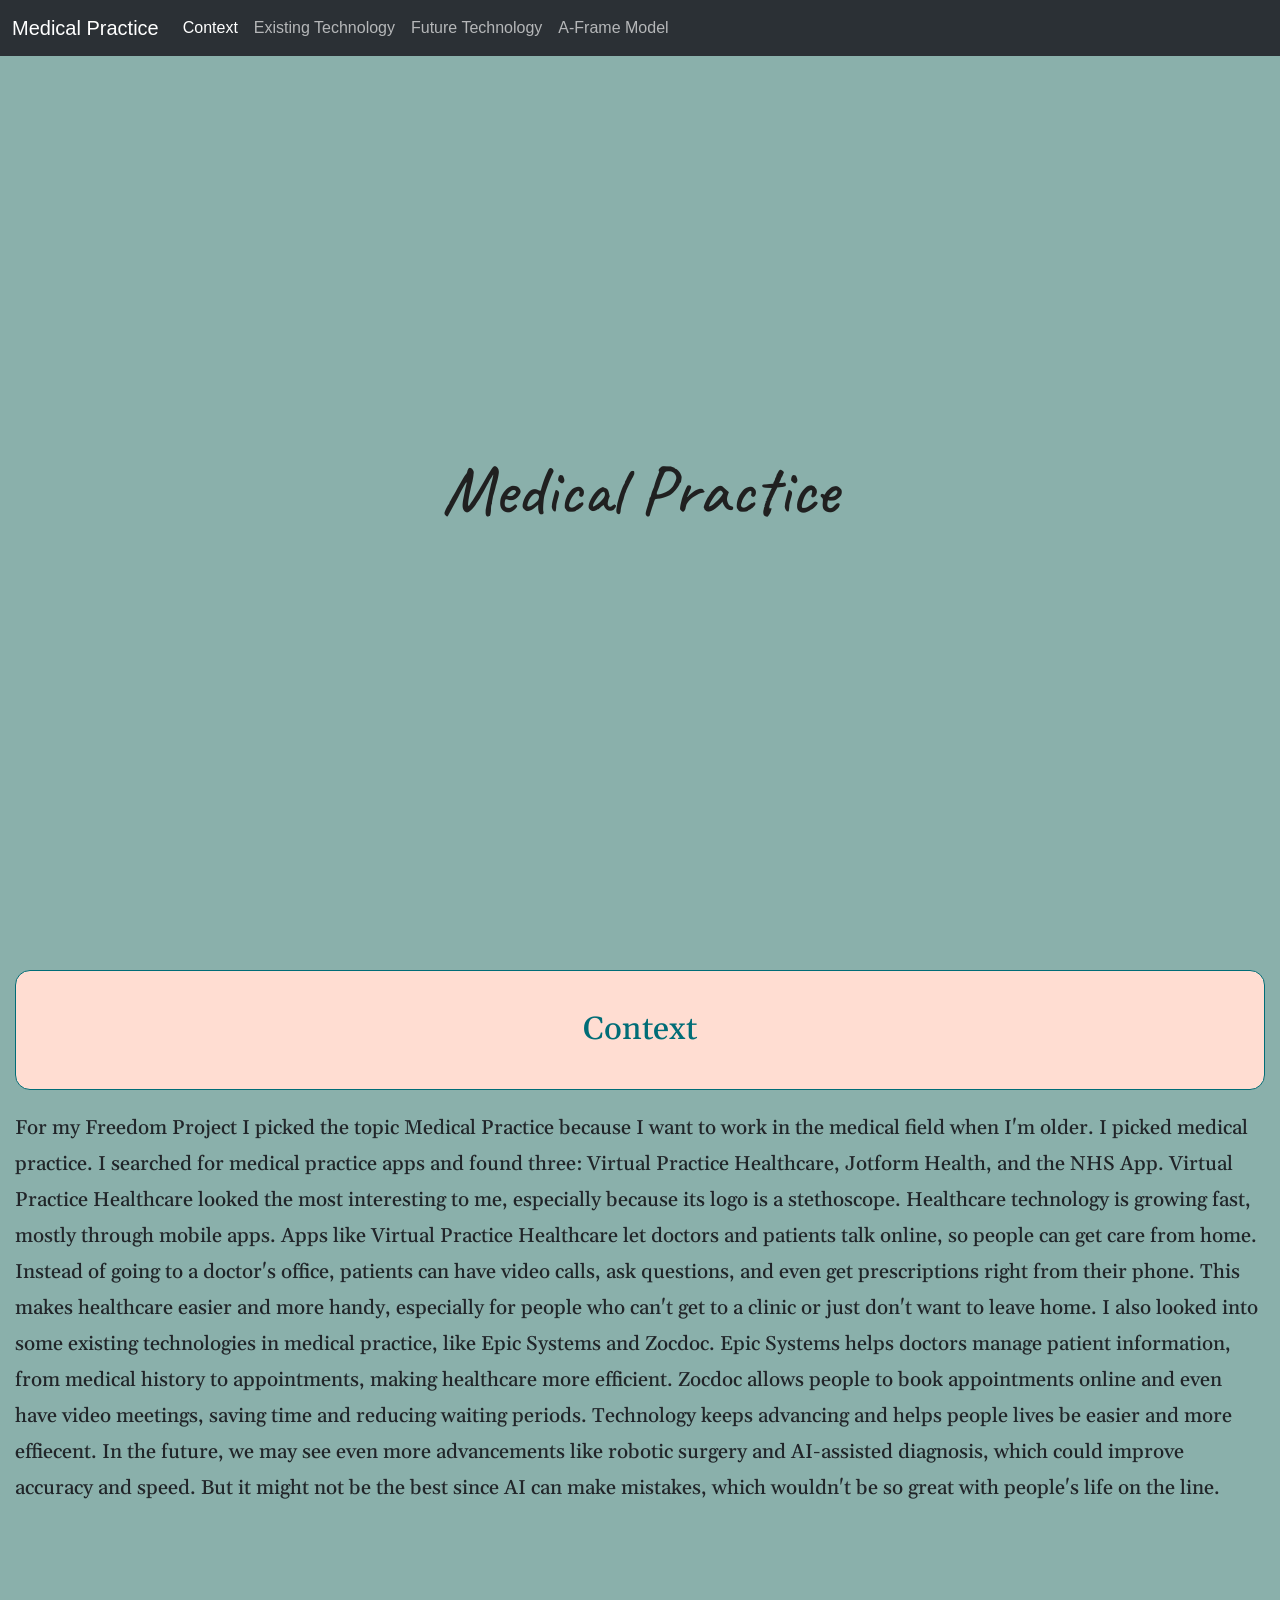
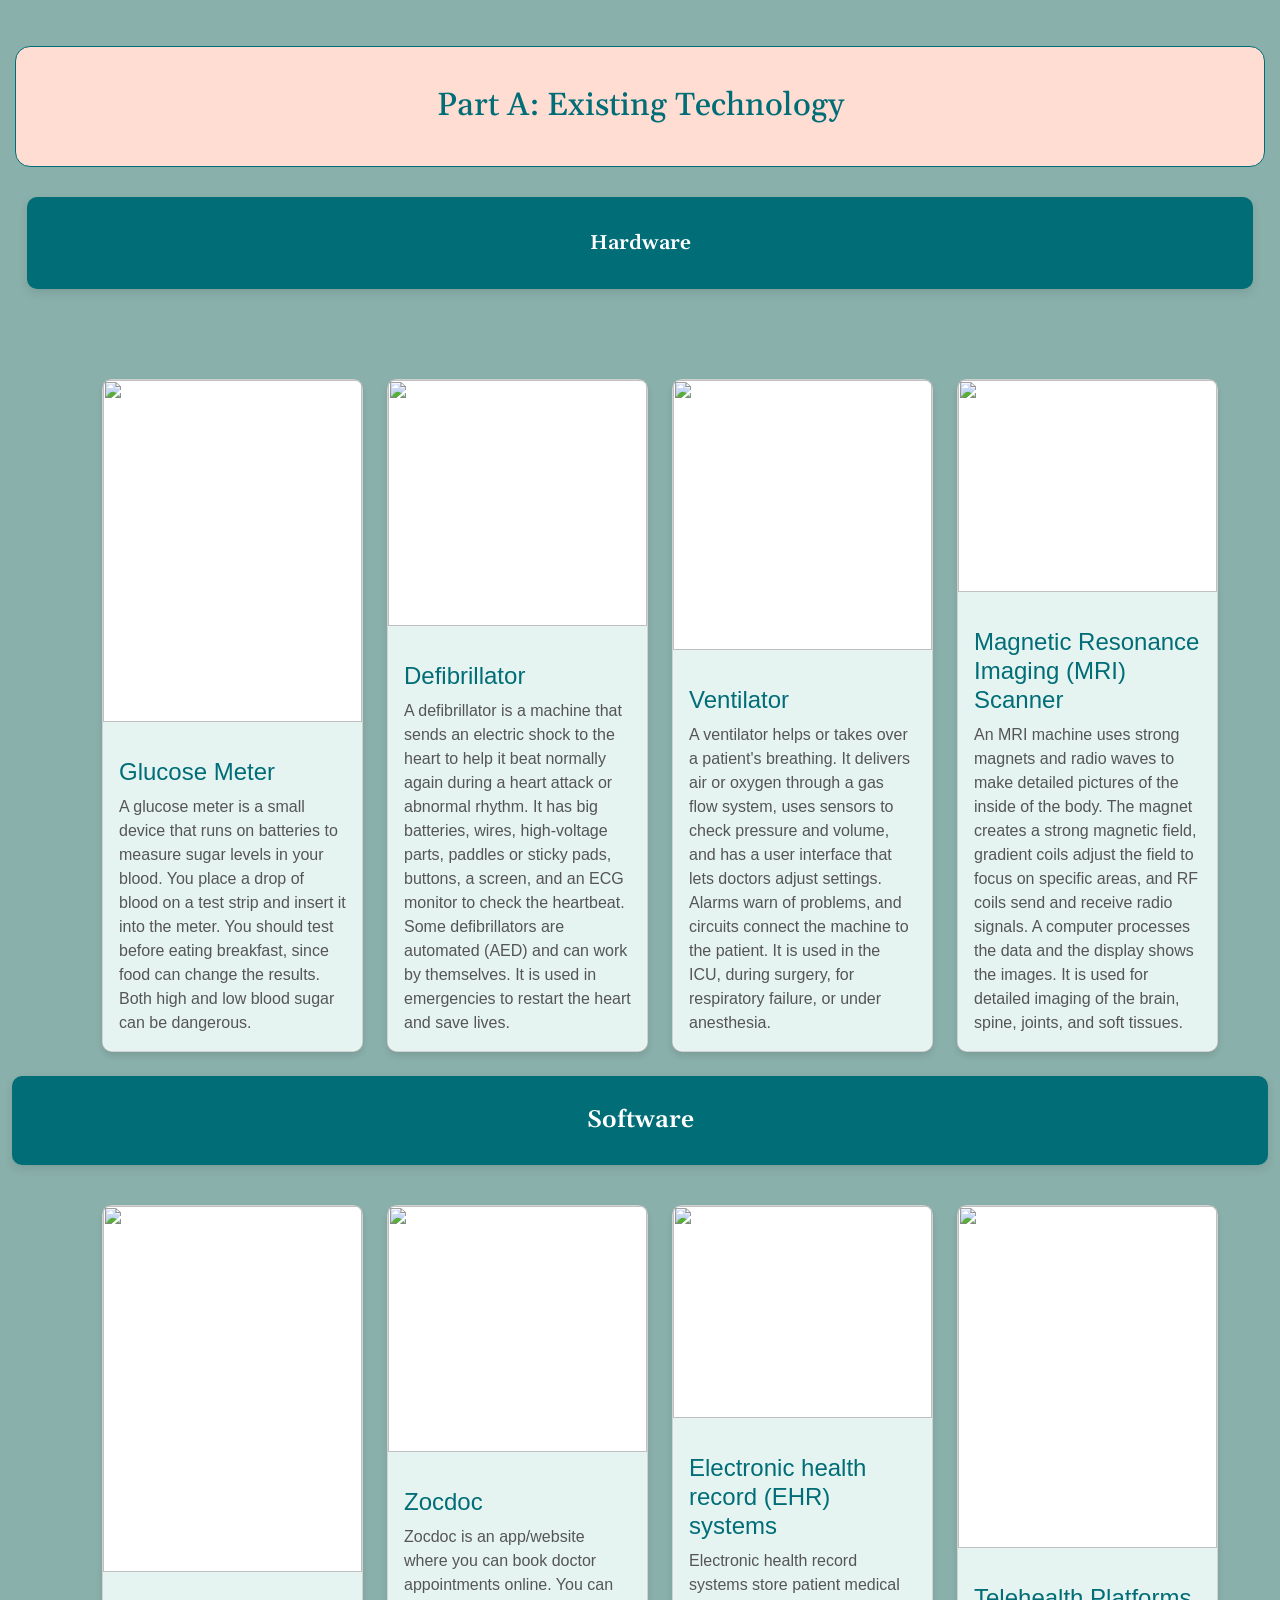
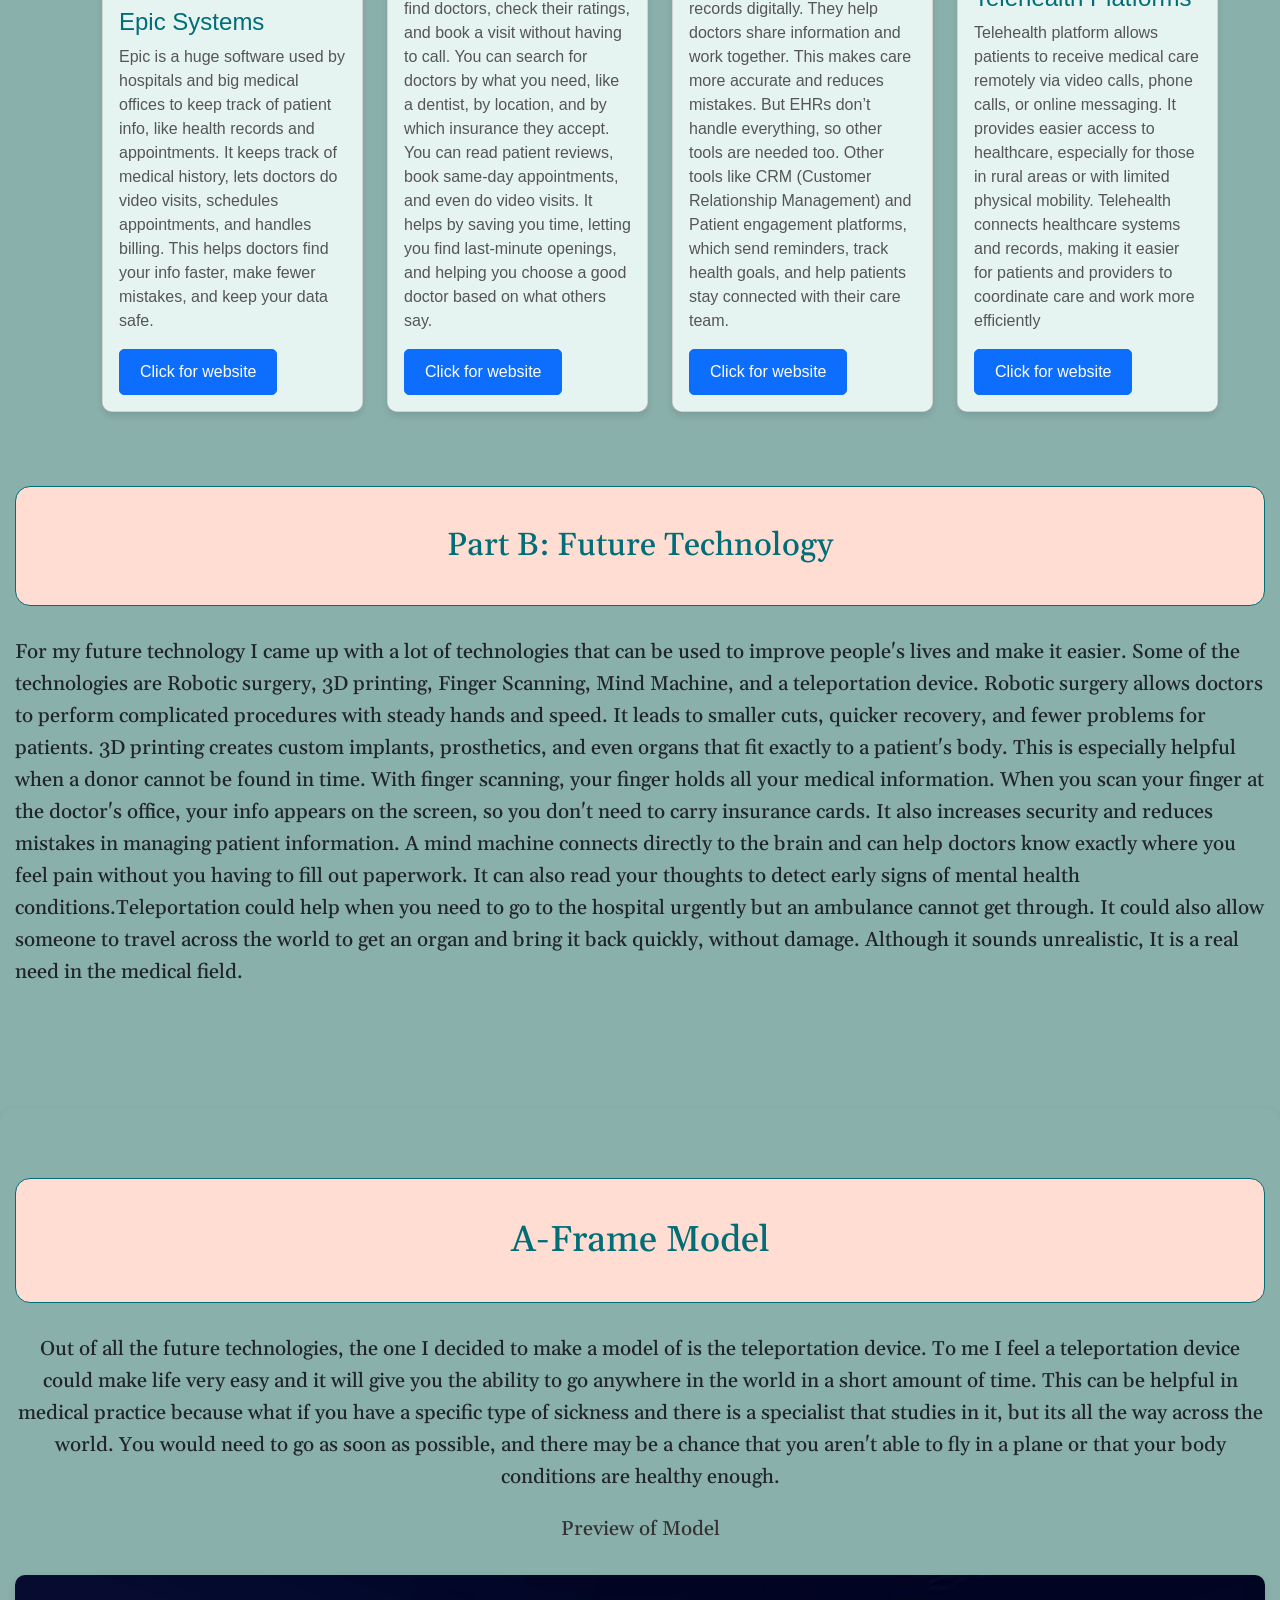
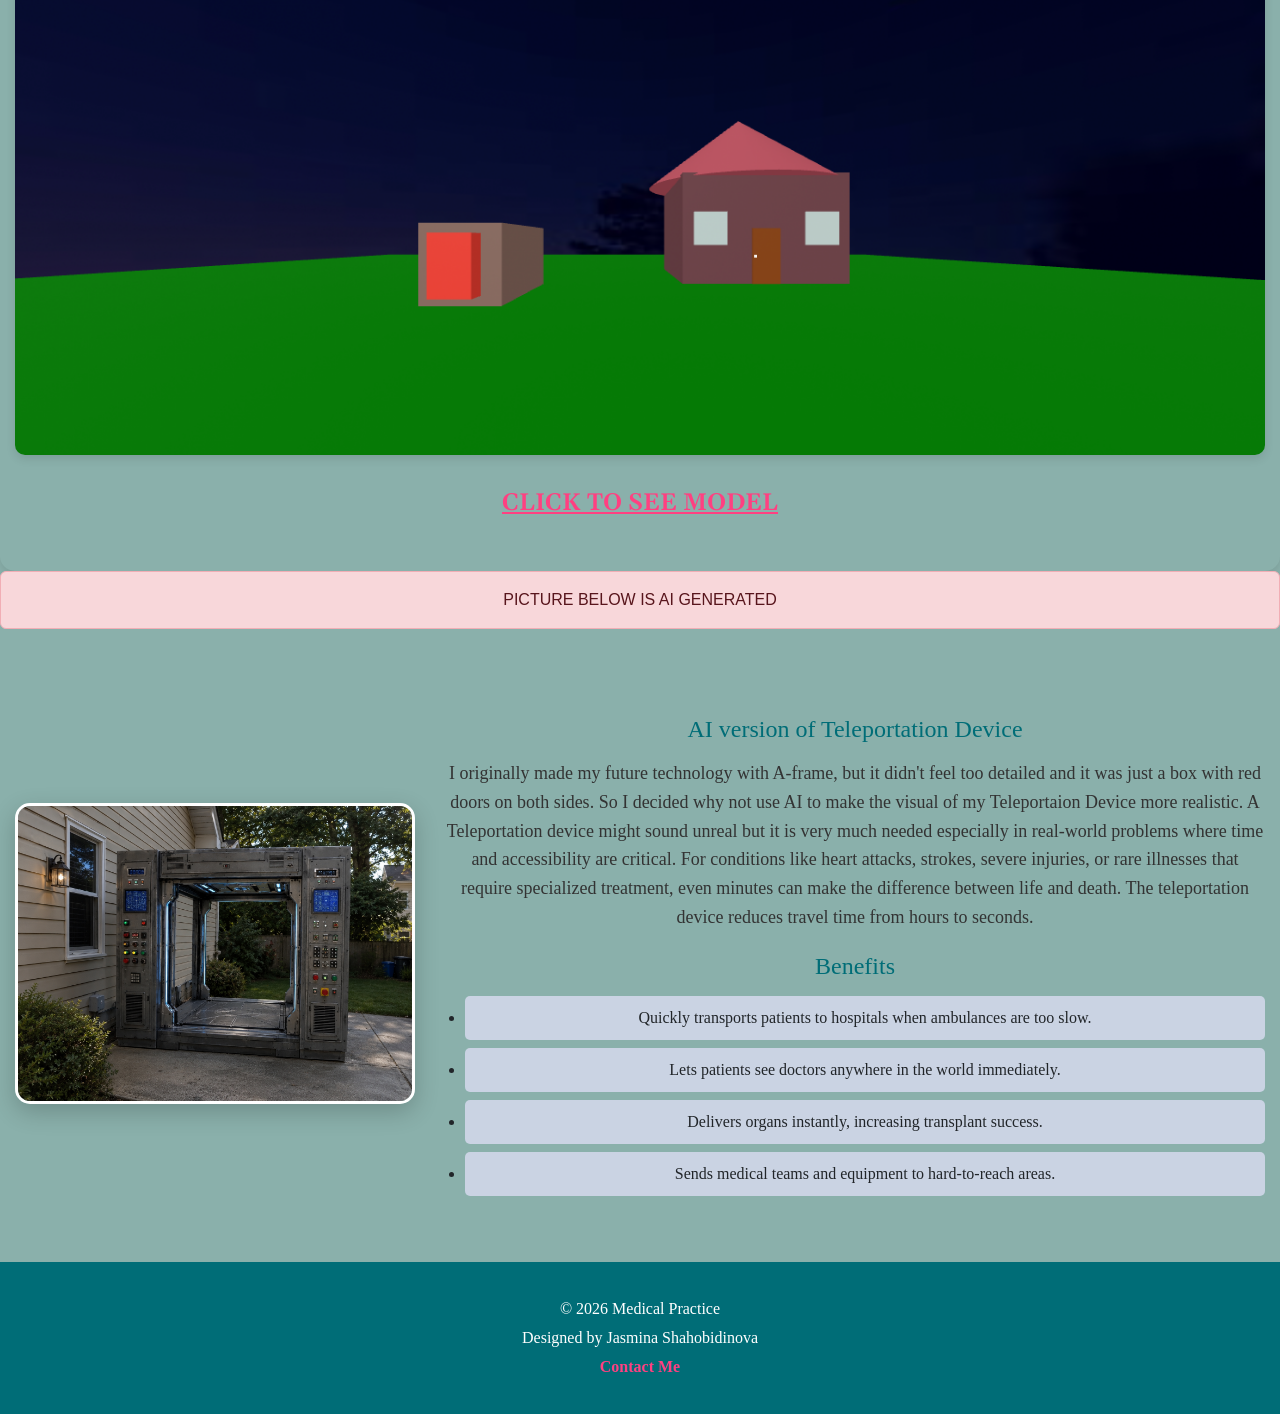
==== commit 76df2e1f: "teleportaion finished" ====
--- a/index.html
+++ b/index.html
@@ -179,11 +179,32 @@
                 <img src="prep/aframe.png" ><br>
                 <a href="teleportation.html">CLICK TO SEE MODEL</a>
         </div>
+
+
         <div class="ai">
             <div class="alert alert-danger" role="alert">
                 PICTURE BELOW IS AI GENERATED
             </div>
-            <img src="prep/teleportation.png" >
+            <div class="ai-section">
+                <div class="ai-container">
+                    <div class="ai-image">
+                        <img src="prep/teleportation.png" >
+                    </div>
+                    <div class="ai-text">
+                        <h4>AI version of Teleportation Device</h4>
+                        <p>I originally made my future technology with A-frame, but it didn't feel too detailed and it was just a box with red doors on both sides. So I decided why not use AI to make the visual of my Teleportaion Device more realistic. A Teleportation device might sound unreal but it is very much needed especially in real-world problems where time and accessibility are critical. For conditions like heart attacks, strokes, severe injuries, or rare illnesses that require specialized treatment, even minutes can make the difference between life and death. The teleportation device reduces travel time from hours to seconds.</p>
+
+                        <h4>Benefits</h4>
+
+                        <ul>
+                            <li>Quickly transports patients to hospitals when ambulances are too slow.</li>
+                            <li>Lets patients see doctors anywhere in the world immediately.</li>
+                            <li>Delivers organs instantly, increasing transplant success.</li>
+                            <li>Sends medical teams and equipment to hard-to-reach areas.</li>
+                        </ul>
+                    </div>
+                </div>
+            </div>
         </div>
 
 
--- a/style.css
+++ b/style.css
@@ -260,17 +260,75 @@
     color: #fff;
 }
 
-.ai{
-    text-align: center;
-}
-
-.ai img {
-    max-width: 90%;
+.ai {
+    text-align: center;
+}
+
+.ai-section {
+    padding: 50px 15px;
+}
+
+.ai-container {
+    display: flex;
+    flex-wrap: wrap;
+    align-items: center;
+    gap: 30px;
+}
+
+.ai-image {
+    flex: 40%;
+    max-width: 400px;
+}
+
+.ai-image img {
+    width: 100%;
     height: auto;
     border-radius: 15px;
     box-shadow: 0 8px 25px rgba(0, 0, 0, 0.2);
+    border: 3px solid white;
     transition: all 0.3s ease;
-    border: 3px solid white;
-    margin:20px;
-}
-
+}
+
+.ai-text {
+    flex: 55%;
+}
+
+.ai-text h4 {
+    font-size: 24px;
+    color: #006d77;
+    margin-bottom: 15px;
+    font-family: serif;
+}
+
+.ai-text p {
+    font-size: 18px;
+    line-height: 1.6;
+    color: #333;
+    font-family: serif;
+    font-size: 18px;
+}
+
+
+@media (max-width: 768px) {
+    .ai-container {
+        flex-direction: column;
+    }
+    .ai-image, .ai-text {
+        flex: 100%;
+        max-width: 100%;
+    }
+}
+
+.ai-text ul {
+    padding-left: 20px;
+    margin-top: 10px;
+    font-family: serif;
+}
+
+.ai-text ul li {
+    background: #CAD3E3;
+    padding: 10px;
+    margin-bottom: 8px;
+    border-radius: 5px;
+
+}
